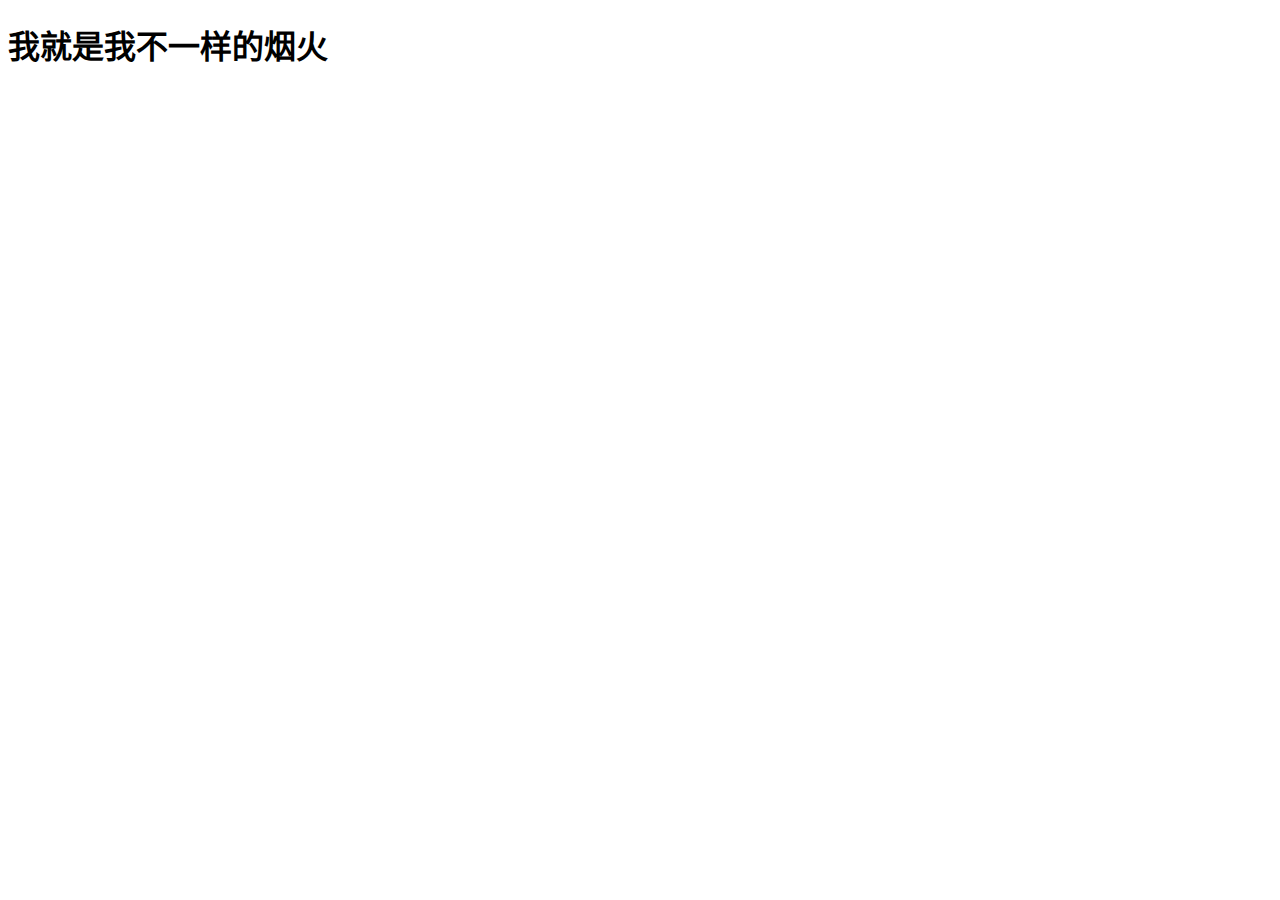
==== index.html @ 3a9fa224 "注册和登陆功能完成" ====
<!DOCTYPE html>
<html lang="zh-CN">

<head>
    <meta charset="UTF-8">
    <meta name="viewport" content="width=device-width, initial-scale=1.0">
    <title>Document</title>
</head>

<body>
    <h1>我就是我不一样的烟火</h1>
</body>

</html>
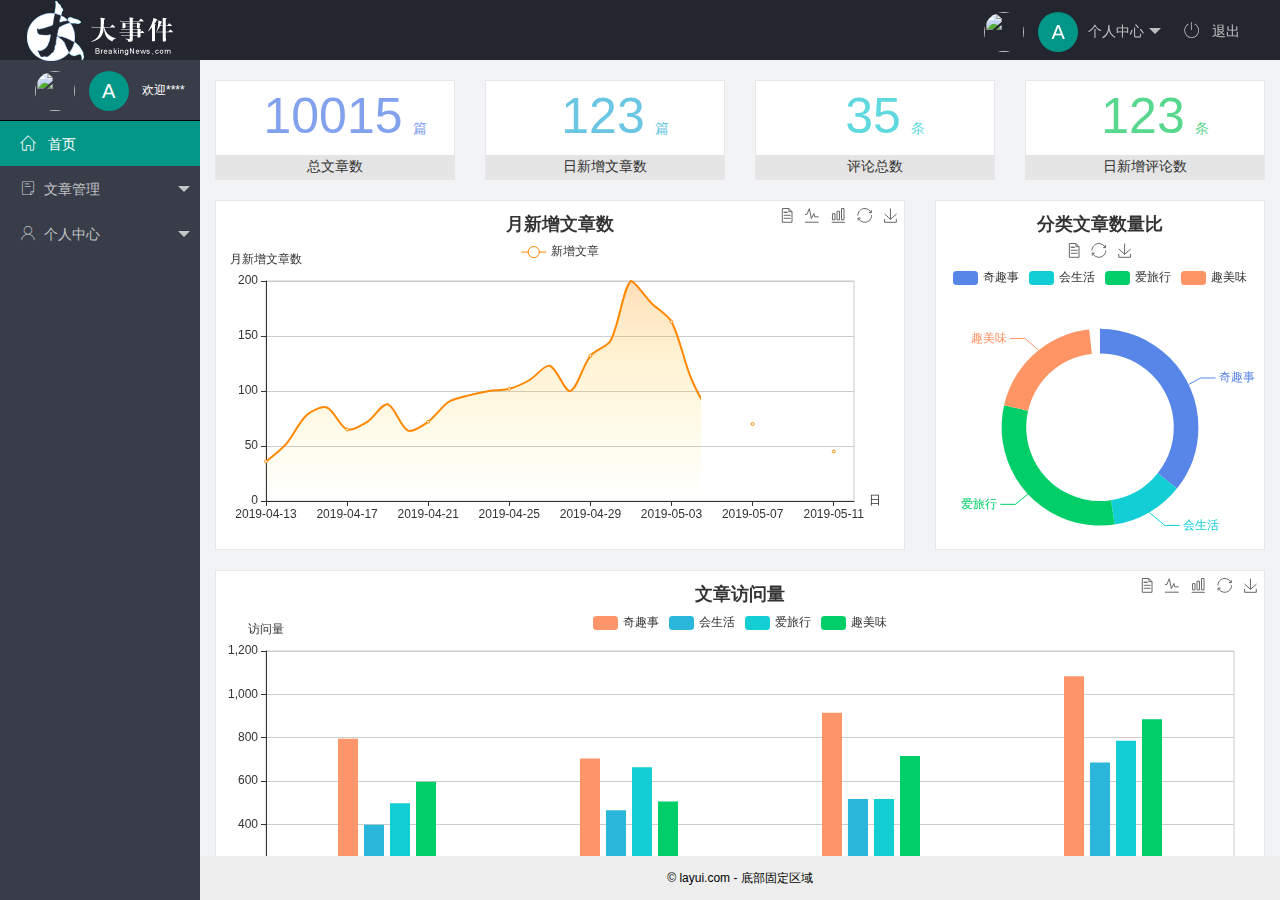
==== commit f70cac3a: "主页功能完成" ====
--- a/index.html
+++ b/index.html
@@ -1,14 +1,124 @@
 <!DOCTYPE html>
-<html lang="zh-CN">
+<html>
 
 <head>
-    <meta charset="UTF-8">
-    <meta name="viewport" content="width=device-width, initial-scale=1.0">
-    <title>Document</title>
+    <meta charset="utf-8">
+    <meta name="viewport" content="width=device-width, initial-scale=1, maximum-scale=1">
+    <title>大事件后台首页</title>
+    <!-- 第三方字体图标 -->
+    <link rel="stylesheet" href="/assets/lib/layui/css/layui.css">
+    <link rel="stylesheet" href="/assets/fonts/iconfont.css">
+    <!-- 引入首页css -->
+    <link rel="stylesheet" href="/assets/css/index.css">
 </head>
 
-<body>
-    <h1>我就是我不一样的烟火</h1>
+<body class="layui-layout-body">
+    <div class="layui-layout layui-layout-admin">
+        <div class="layui-header">
+            <div class="layui-logo">
+                <img src="/assets/images/logo.png" alt="">
+            </div>
+            <!-- 头部区域（可配合layui已有的水平导航） -->
+
+            <ul class="layui-nav layui-layout-right">
+                <li class="layui-nav-item">
+                    <a href="javascript:;">
+                        <img src="http://t.cn/RCzsdCq" class="layui-nav-img">
+                        <span class="text-avatar">A</span>个人中心
+                    </a>
+                    <dl class="layui-nav-child">
+                        <dd><a href="">基本资料</a></dd>
+                        <dd><a href="">更换头像</a></dd>
+                        <dd><a href="">重置密码</a></dd>
+                    </dl>
+                </li>
+                <li class="layui-nav-item">
+                    <a href="javascript:;" id="btnLogout">
+                        <span class="iconfont icon-tuichu"></span> 退出</a>
+                </li>
+            </ul>
+        </div>
+
+        <div class="layui-side layui-bg-black">
+            <div class="layui-side-scroll">
+                <div class="userinfo">
+                    <img src="http://t.cn/RCzsdCq" class="layui-nav-img">
+                    <span class="text-avatar">A</span>
+                    <span id="welcome">欢迎****</span>
+                </div>
+                <!-- 左侧导航区域（可配合layui已有的垂直导航） -->
+                <ul class="layui-nav layui-nav-tree" lay-shrink="all">
+                    <li class="layui-nav-item layui-this">
+                        <a href="/home/dashboard.html" target="fm">
+                            <span class="iconfont icon-home"></span> 首页
+                        </a>
+                    </li>
+                    <li class="layui-nav-item">
+                        <a class="" href="javascript:;">
+                            <span class="iconfont icon-16"></span>文章管理</a>
+                        <dl class="layui-nav-child">
+                            <dd>
+                                <a href="javascript:;">
+                                    <i class="layui-icon layui-icon-app"></i> 文章类别
+                                </a>
+                            </dd>
+                            <dd>
+                                <a href="javascript:;">
+                                    <i class="layui-icon layui-icon-app"></i> 文章列表
+                                </a>
+                            </dd>
+                            <dd>
+                                <a href="javascript:;">
+                                    <i class="layui-icon layui-icon-app"></i> 发布文章
+                                </a>
+                            </dd>
+
+                        </dl>
+                    </li>
+                    <li class="layui-nav-item">
+                        <a href="javascript:;">
+                            <span class="iconfont icon-user"></span>个人中心</a>
+                        <dl class="layui-nav-child">
+                            <dd>
+                                <a href="javascript:;">
+                                    <i class="layui-icon layui-icon-app"></i> 基本资料
+                                </a>
+                            </dd>
+                            <dd>
+                                <a href="javascript:;">
+                                    <i class="layui-icon layui-icon-app"></i> 更换头像
+                                </a>
+                            </dd>
+                            <dd>
+                                <a href="">
+                                    <i class="layui-icon layui-icon-app"></i> 重置密码
+                                </a>
+                            </dd>
+                        </dl>
+                    </li>
+
+
+                </ul>
+            </div>
+        </div>
+
+        <div class="layui-body">
+            <!-- 内容主体区域 -->
+            <iframe name="fm" src="/home/dashboard.html" frameborder="0"></iframe>
+        </div>
+
+        <div class="layui-footer layui-footeer">
+            <!-- 底部固定区域 -->
+            © layui.com - 底部固定区域
+        </div>
+    </div>
+    <script src="/assets/lib/layui/layui.all.js"></script>
+    <!-- 导入jQuerydejs文件 -->
+    <script src="/assets/lib/jquery.js"></script>
+    <script src="/assets/js/baseApi.js"></script>
+    <!-- 导入自己的js文件 -->
+    <script src="/assets/js/index.js"></script>
+
 </body>
 
 </html>--- a/assets/lib/layui/css/layui.css
+++ b/assets/lib/layui/css/layui.css
@@ -0,0 +1,2 @@
+/** layui-v2.5.5 MIT License By https://www.layui.com */
+ .layui-inline,img{display:inline-block;vertical-align:middle}h1,h2,h3,h4,h5,h6{font-weight:400}.layui-edge,.layui-header,.layui-inline,.layui-main{position:relative}.layui-body,.layui-edge,.layui-elip{overflow:hidden}.layui-btn,.layui-edge,.layui-inline,img{vertical-align:middle}.layui-btn,.layui-disabled,.layui-icon,.layui-unselect{-moz-user-select:none;-webkit-user-select:none;-ms-user-select:none}.layui-elip,.layui-form-checkbox span,.layui-form-pane .layui-form-label{text-overflow:ellipsis;white-space:nowrap}.layui-breadcrumb,.layui-tree-btnGroup{visibility:hidden}blockquote,body,button,dd,div,dl,dt,form,h1,h2,h3,h4,h5,h6,input,li,ol,p,pre,td,textarea,th,ul{margin:0;padding:0;-webkit-tap-highlight-color:rgba(0,0,0,0)}a:active,a:hover{outline:0}img{border:none}li{list-style:none}table{border-collapse:collapse;border-spacing:0}h4,h5,h6{font-size:100%}button,input,optgroup,option,select,textarea{font-family:inherit;font-size:inherit;font-style:inherit;font-weight:inherit;outline:0}pre{white-space:pre-wrap;white-space:-moz-pre-wrap;white-space:-pre-wrap;white-space:-o-pre-wrap;word-wrap:break-word}body{line-height:24px;font:14px Helvetica Neue,Helvetica,PingFang SC,Tahoma,Arial,sans-serif}hr{height:1px;margin:10px 0;border:0;clear:both}a{color:#333;text-decoration:none}a:hover{color:#777}a cite{font-style:normal;*cursor:pointer}.layui-border-box,.layui-border-box *{box-sizing:border-box}.layui-box,.layui-box *{box-sizing:content-box}.layui-clear{clear:both;*zoom:1}.layui-clear:after{content:'\20';clear:both;*zoom:1;display:block;height:0}.layui-inline{*display:inline;*zoom:1}.layui-edge{display:inline-block;width:0;height:0;border-width:6px;border-style:dashed;border-color:transparent}.layui-edge-top{top:-4px;border-bottom-color:#999;border-bottom-style:solid}.layui-edge-right{border-left-color:#999;border-left-style:solid}.layui-edge-bottom{top:2px;border-top-color:#999;border-top-style:solid}.layui-edge-left{border-right-color:#999;border-right-style:solid}.layui-disabled,.layui-disabled:hover{color:#d2d2d2!important;cursor:not-allowed!important}.layui-circle{border-radius:100%}.layui-show{display:block!important}.layui-hide{display:none!important}@font-face{font-family:layui-icon;src:url(../font/iconfont.eot?v=250);src:url(../font/iconfont.eot?v=250#iefix) format('embedded-opentype'),url(../font/iconfont.woff2?v=250) format('woff2'),url(../font/iconfont.woff?v=250) format('woff'),url(../font/iconfont.ttf?v=250) format('truetype'),url(../font/iconfont.svg?v=250#layui-icon) format('svg')}.layui-icon{font-family:layui-icon!important;font-size:16px;font-style:normal;-webkit-font-smoothing:antialiased;-moz-osx-font-smoothing:grayscale}.layui-icon-reply-fill:before{content:"\e611"}.layui-icon-set-fill:before{content:"\e614"}.layui-icon-menu-fill:before{content:"\e60f"}.layui-icon-search:before{content:"\e615"}.layui-icon-share:before{content:"\e641"}.layui-icon-set-sm:before{content:"\e620"}.layui-icon-engine:before{content:"\e628"}.layui-icon-close:before{content:"\1006"}.layui-icon-close-fill:before{content:"\1007"}.layui-icon-chart-screen:before{content:"\e629"}.layui-icon-star:before{content:"\e600"}.layui-icon-circle-dot:before{content:"\e617"}.layui-icon-chat:before{content:"\e606"}.layui-icon-release:before{content:"\e609"}.layui-icon-list:before{content:"\e60a"}.layui-icon-chart:before{content:"\e62c"}.layui-icon-ok-circle:before{content:"\1005"}.layui-icon-layim-theme:before{content:"\e61b"}.layui-icon-table:before{content:"\e62d"}.layui-icon-right:before{content:"\e602"}.layui-icon-left:before{content:"\e603"}.layui-icon-cart-simple:before{content:"\e698"}.layui-icon-face-cry:before{content:"\e69c"}.layui-icon-face-smile:before{content:"\e6af"}.layui-icon-survey:before{content:"\e6b2"}.layui-icon-tree:before{content:"\e62e"}.layui-icon-upload-circle:before{content:"\e62f"}.layui-icon-add-circle:before{content:"\e61f"}.layui-icon-download-circle:before{content:"\e601"}.layui-icon-templeate-1:before{content:"\e630"}.layui-icon-util:before{content:"\e631"}.layui-icon-face-surprised:before{content:"\e664"}.layui-icon-edit:before{content:"\e642"}.layui-icon-speaker:before{content:"\e645"}.layui-icon-down:before{content:"\e61a"}.layui-icon-file:before{content:"\e621"}.layui-icon-layouts:before{content:"\e632"}.layui-icon-rate-half:before{content:"\e6c9"}.layui-icon-add-circle-fine:before{content:"\e608"}.layui-icon-prev-circle:before{content:"\e633"}.layui-icon-read:before{content:"\e705"}.layui-icon-404:before{content:"\e61c"}.layui-icon-carousel:before{content:"\e634"}.layui-icon-help:before{content:"\e607"}.layui-icon-code-circle:before{content:"\e635"}.layui-icon-water:before{content:"\e636"}.layui-icon-username:before{content:"\e66f"}.layui-icon-find-fill:before{content:"\e670"}.layui-icon-about:before{content:"\e60b"}.layui-icon-location:before{content:"\e715"}.layui-icon-up:before{content:"\e619"}.layui-icon-pause:before{content:"\e651"}.layui-icon-date:before{content:"\e637"}.layui-icon-layim-uploadfile:before{content:"\e61d"}.layui-icon-delete:before{content:"\e640"}.layui-icon-play:before{content:"\e652"}.layui-icon-top:before{content:"\e604"}.layui-icon-friends:before{content:"\e612"}.layui-icon-refresh-3:before{content:"\e9aa"}.layui-icon-ok:before{content:"\e605"}.layui-icon-layer:before{content:"\e638"}.layui-icon-face-smile-fine:before{content:"\e60c"}.layui-icon-dollar:before{content:"\e659"}.layui-icon-group:before{content:"\e613"}.layui-icon-layim-download:before{content:"\e61e"}.layui-icon-picture-fine:before{content:"\e60d"}.layui-icon-link:before{content:"\e64c"}.layui-icon-diamond:before{content:"\e735"}.layui-icon-log:before{content:"\e60e"}.layui-icon-rate-solid:before{content:"\e67a"}.layui-icon-fonts-del:before{content:"\e64f"}.layui-icon-unlink:before{content:"\e64d"}.layui-icon-fonts-clear:before{content:"\e639"}.layui-icon-triangle-r:before{content:"\e623"}.layui-icon-circle:before{content:"\e63f"}.layui-icon-radio:before{content:"\e643"}.layui-icon-align-center:before{content:"\e647"}.layui-icon-align-right:before{content:"\e648"}.layui-icon-align-left:before{content:"\e649"}.layui-icon-loading-1:before{content:"\e63e"}.layui-icon-return:before{content:"\e65c"}.layui-icon-fonts-strong:before{content:"\e62b"}.layui-icon-upload:before{content:"\e67c"}.layui-icon-dialogue:before{content:"\e63a"}.layui-icon-video:before{content:"\e6ed"}.layui-icon-headset:before{content:"\e6fc"}.layui-icon-cellphone-fine:before{content:"\e63b"}.layui-icon-add-1:before{content:"\e654"}.layui-icon-face-smile-b:before{content:"\e650"}.layui-icon-fonts-html:before{content:"\e64b"}.layui-icon-form:before{content:"\e63c"}.layui-icon-cart:before{content:"\e657"}.layui-icon-camera-fill:before{content:"\e65d"}.layui-icon-tabs:before{content:"\e62a"}.layui-icon-fonts-code:before{content:"\e64e"}.layui-icon-fire:before{content:"\e756"}.layui-icon-set:before{content:"\e716"}.layui-icon-fonts-u:before{content:"\e646"}.layui-icon-triangle-d:before{content:"\e625"}.layui-icon-tips:before{content:"\e702"}.layui-icon-picture:before{content:"\e64a"}.layui-icon-more-vertical:before{content:"\e671"}.layui-icon-flag:before{content:"\e66c"}.layui-icon-loading:before{content:"\e63d"}.layui-icon-fonts-i:before{content:"\e644"}.layui-icon-refresh-1:before{content:"\e666"}.layui-icon-rmb:before{content:"\e65e"}.layui-icon-home:before{content:"\e68e"}.layui-icon-user:before{content:"\e770"}.layui-icon-notice:before{content:"\e667"}.layui-icon-login-weibo:before{content:"\e675"}.layui-icon-voice:before{content:"\e688"}.layui-icon-upload-drag:before{content:"\e681"}.layui-icon-login-qq:before{content:"\e676"}.layui-icon-snowflake:before{content:"\e6b1"}.layui-icon-file-b:before{content:"\e655"}.layui-icon-template:before{content:"\e663"}.layui-icon-auz:before{content:"\e672"}.layui-icon-console:before{content:"\e665"}.layui-icon-app:before{content:"\e653"}.layui-icon-prev:before{content:"\e65a"}.layui-icon-website:before{content:"\e7ae"}.layui-icon-next:before{content:"\e65b"}.layui-icon-component:before{content:"\e857"}.layui-icon-more:before{content:"\e65f"}.layui-icon-login-wechat:before{content:"\e677"}.layui-icon-shrink-right:before{content:"\e668"}.layui-icon-spread-left:before{content:"\e66b"}.layui-icon-camera:before{content:"\e660"}.layui-icon-note:before{content:"\e66e"}.layui-icon-refresh:before{content:"\e669"}.layui-icon-female:before{content:"\e661"}.layui-icon-male:before{content:"\e662"}.layui-icon-password:before{content:"\e673"}.layui-icon-senior:before{content:"\e674"}.layui-icon-theme:before{content:"\e66a"}.layui-icon-tread:before{content:"\e6c5"}.layui-icon-praise:before{content:"\e6c6"}.layui-icon-star-fill:before{content:"\e658"}.layui-icon-rate:before{content:"\e67b"}.layui-icon-template-1:before{content:"\e656"}.layui-icon-vercode:before{content:"\e679"}.layui-icon-cellphone:before{content:"\e678"}.layui-icon-screen-full:before{content:"\e622"}.layui-icon-screen-restore:before{content:"\e758"}.layui-icon-cols:before{content:"\e610"}.layui-icon-export:before{content:"\e67d"}.layui-icon-print:before{content:"\e66d"}.layui-icon-slider:before{content:"\e714"}.layui-icon-addition:before{content:"\e624"}.layui-icon-subtraction:before{content:"\e67e"}.layui-icon-service:before{content:"\e626"}.layui-icon-transfer:before{content:"\e691"}.layui-main{width:1140px;margin:0 auto}.layui-header{z-index:1000;height:60px}.layui-header a:hover{transition:all .5s;-webkit-transition:all .5s}.layui-side{position:fixed;left:0;top:0;bottom:0;z-index:999;width:200px;overflow-x:hidden}.layui-side-scroll{position:relative;width:220px;height:100%;overflow-x:hidden}.layui-body{position:absolute;left:200px;right:0;top:0;bottom:0;z-index:998;width:auto;overflow-y:auto;box-sizing:border-box}.layui-layout-body{overflow:hidden}.layui-layout-admin .layui-header{background-color:#23262E}.layui-layout-admin .layui-side{top:60px;width:200px;overflow-x:hidden}.layui-layout-admin .layui-body{position:fixed;top:60px;bottom:44px}.layui-layout-admin .layui-main{width:auto;margin:0 15px}.layui-layout-admin .layui-footer{position:fixed;left:200px;right:0;bottom:0;height:44px;line-height:44px;padding:0 15px;background-color:#eee}.layui-layout-admin .layui-logo{position:absolute;left:0;top:0;width:200px;height:100%;line-height:60px;text-align:center;color:#009688;font-size:16px}.layui-layout-admin .layui-header .layui-nav{background:0 0}.layui-layout-left{position:absolute!important;left:200px;top:0}.layui-layout-right{position:absolute!important;right:0;top:0}.layui-container{position:relative;margin:0 auto;padding:0 15px;box-sizing:border-box}.layui-fluid{position:relative;margin:0 auto;padding:0 15px}.layui-row:after,.layui-row:before{content:'';display:block;clear:both}.layui-col-lg1,.layui-col-lg10,.layui-col-lg11,.layui-col-lg12,.layui-col-lg2,.layui-col-lg3,.layui-col-lg4,.layui-col-lg5,.layui-col-lg6,.layui-col-lg7,.layui-col-lg8,.layui-col-lg9,.layui-col-md1,.layui-col-md10,.layui-col-md11,.layui-col-md12,.layui-col-md2,.layui-col-md3,.layui-col-md4,.layui-col-md5,.layui-col-md6,.layui-col-md7,.layui-col-md8,.layui-col-md9,.layui-col-sm1,.layui-col-sm10,.layui-col-sm11,.layui-col-sm12,.layui-col-sm2,.layui-col-sm3,.layui-col-sm4,.layui-col-sm5,.layui-col-sm6,.layui-col-sm7,.layui-col-sm8,.layui-col-sm9,.layui-col-xs1,.layui-col-xs10,.layui-col-xs11,.layui-col-xs12,.layui-col-xs2,.layui-col-xs3,.layui-col-xs4,.layui-col-xs5,.layui-col-xs6,.layui-col-xs7,.layui-col-xs8,.layui-col-xs9{position:relative;display:block;box-sizing:border-box}.layui-col-xs1,.layui-col-xs10,.layui-col-xs11,.layui-col-xs12,.layui-col-xs2,.layui-col-xs3,.layui-col-xs4,.layui-col-xs5,.layui-col-xs6,.layui-col-xs7,.layui-col-xs8,.layui-col-xs9{float:left}.layui-col-xs1{width:8.33333333%}.layui-col-xs2{width:16.66666667%}.layui-col-xs3{width:25%}.layui-col-xs4{width:33.33333333%}.layui-col-xs5{width:41.66666667%}.layui-col-xs6{width:50%}.layui-col-xs7{width:58.33333333%}.layui-col-xs8{width:66.66666667%}.layui-col-xs9{width:75%}.layui-col-xs10{width:83.33333333%}.layui-col-xs11{width:91.66666667%}.layui-col-xs12{width:100%}.layui-col-xs-offset1{margin-left:8.33333333%}.layui-col-xs-offset2{margin-left:16.66666667%}.layui-col-xs-offset3{margin-left:25%}.layui-col-xs-offset4{margin-left:33.33333333%}.layui-col-xs-offset5{margin-left:41.66666667%}.layui-col-xs-offset6{margin-left:50%}.layui-col-xs-offset7{margin-left:58.33333333%}.layui-col-xs-offset8{margin-left:66.66666667%}.layui-col-xs-offset9{margin-left:75%}.layui-col-xs-offset10{margin-left:83.33333333%}.layui-col-xs-offset11{margin-left:91.66666667%}.layui-col-xs-offset12{margin-left:100%}@media screen and (max-width:768px){.layui-hide-xs{display:none!important}.layui-show-xs-block{display:block!important}.layui-show-xs-inline{display:inline!important}.layui-show-xs-inline-block{display:inline-block!important}}@media screen and (min-width:768px){.layui-container{width:750px}.layui-hide-sm{display:none!important}.layui-show-sm-block{display:block!important}.layui-show-sm-inline{display:inline!important}.layui-show-sm-inline-block{display:inline-block!important}.layui-col-sm1,.layui-col-sm10,.layui-col-sm11,.layui-col-sm12,.layui-col-sm2,.layui-col-sm3,.layui-col-sm4,.layui-col-sm5,.layui-col-sm6,.layui-col-sm7,.layui-col-sm8,.layui-col-sm9{float:left}.layui-col-sm1{width:8.33333333%}.layui-col-sm2{width:16.66666667%}.layui-col-sm3{width:25%}.layui-col-sm4{width:33.33333333%}.layui-col-sm5{width:41.66666667%}.layui-col-sm6{width:50%}.layui-col-sm7{width:58.33333333%}.layui-col-sm8{width:66.66666667%}.layui-col-sm9{width:75%}.layui-col-sm10{width:83.33333333%}.layui-col-sm11{width:91.66666667%}.layui-col-sm12{width:100%}.layui-col-sm-offset1{margin-left:8.33333333%}.layui-col-sm-offset2{margin-left:16.66666667%}.layui-col-sm-offset3{margin-left:25%}.layui-col-sm-offset4{margin-left:33.33333333%}.layui-col-sm-offset5{margin-left:41.66666667%}.layui-col-sm-offset6{margin-left:50%}.layui-col-sm-offset7{margin-left:58.33333333%}.layui-col-sm-offset8{margin-left:66.66666667%}.layui-col-sm-offset9{margin-left:75%}.layui-col-sm-offset10{margin-left:83.33333333%}.layui-col-sm-offset11{margin-left:91.66666667%}.layui-col-sm-offset12{margin-left:100%}}@media screen and (min-width:992px){.layui-container{width:970px}.layui-hide-md{display:none!important}.layui-show-md-block{display:block!important}.layui-show-md-inline{display:inline!important}.layui-show-md-inline-block{display:inline-block!important}.layui-col-md1,.layui-col-md10,.layui-col-md11,.layui-col-md12,.layui-col-md2,.layui-col-md3,.layui-col-md4,.layui-col-md5,.layui-col-md6,.layui-col-md7,.layui-col-md8,.layui-col-md9{float:left}.layui-col-md1{width:8.33333333%}.layui-col-md2{width:16.66666667%}.layui-col-md3{width:25%}.layui-col-md4{width:33.33333333%}.layui-col-md5{width:41.66666667%}.layui-col-md6{width:50%}.layui-col-md7{width:58.33333333%}.layui-col-md8{width:66.66666667%}.layui-col-md9{width:75%}.layui-col-md10{width:83.33333333%}.layui-col-md11{width:91.66666667%}.layui-col-md12{width:100%}.layui-col-md-offset1{margin-left:8.33333333%}.layui-col-md-offset2{margin-left:16.66666667%}.layui-col-md-offset3{margin-left:25%}.layui-col-md-offset4{margin-left:33.33333333%}.layui-col-md-offset5{margin-left:41.66666667%}.layui-col-md-offset6{margin-left:50%}.layui-col-md-offset7{margin-left:58.33333333%}.layui-col-md-offset8{margin-left:66.66666667%}.layui-col-md-offset9{margin-left:75%}.layui-col-md-offset10{margin-left:83.33333333%}.layui-col-md-offset11{margin-left:91.66666667%}.layui-col-md-offset12{margin-left:100%}}@media screen and (min-width:1200px){.layui-container{width:1170px}.layui-hide-lg{display:none!important}.layui-show-lg-block{display:block!important}.layui-show-lg-inline{display:inline!important}.layui-show-lg-inline-block{display:inline-block!important}.layui-col-lg1,.layui-col-lg10,.layui-col-lg11,.layui-col-lg12,.layui-col-lg2,.layui-col-lg3,.layui-col-lg4,.layui-col-lg5,.layui-col-lg6,.layui-col-lg7,.layui-col-lg8,.layui-col-lg9{float:left}.layui-col-lg1{width:8.33333333%}.layui-col-lg2{width:16.66666667%}.layui-col-lg3{width:25%}.layui-col-lg4{width:33.33333333%}.layui-col-lg5{width:41.66666667%}.layui-col-lg6{width:50%}.layui-col-lg7{width:58.33333333%}.layui-col-lg8{width:66.66666667%}.layui-col-lg9{width:75%}.layui-col-lg10{width:83.33333333%}.layui-col-lg11{width:91.66666667%}.layui-col-lg12{width:100%}.layui-col-lg-offset1{margin-left:8.33333333%}.layui-col-lg-offset2{margin-left:16.66666667%}.layui-col-lg-offset3{margin-left:25%}.layui-col-lg-offset4{margin-left:33.33333333%}.layui-col-lg-offset5{margin-left:41.66666667%}.layui-col-lg-offset6{margin-left:50%}.layui-col-lg-offset7{margin-left:58.33333333%}.layui-col-lg-offset8{margin-left:66.66666667%}.layui-col-lg-offset9{margin-left:75%}.layui-col-lg-offset10{margin-left:83.33333333%}.layui-col-lg-offset11{margin-left:91.66666667%}.layui-col-lg-offset12{margin-left:100%}}.layui-col-space1{margin:-.5px}.layui-col-space1>*{padding:.5px}.layui-col-space3{margin:-1.5px}.layui-col-space3>*{padding:1.5px}.layui-col-space5{margin:-2.5px}.layui-col-space5>*{padding:2.5px}.layui-col-space8{margin:-3.5px}.layui-col-space8>*{padding:3.5px}.layui-col-space10{margin:-5px}.layui-col-space10>*{padding:5px}.layui-col-space12{margin:-6px}.layui-col-space12>*{padding:6px}.layui-col-space15{margin:-7.5px}.layui-col-space15>*{padding:7.5px}.layui-col-space18{margin:-9px}.layui-col-space18>*{padding:9px}.layui-col-space20{margin:-10px}.layui-col-space20>*{padding:10px}.layui-col-space22{margin:-11px}.layui-col-space22>*{padding:11px}.layui-col-space25{margin:-12.5px}.layui-col-space25>*{padding:12.5px}.layui-col-space30{margin:-15px}.layui-col-space30>*{padding:15px}.layui-btn,.layui-input,.layui-select,.layui-textarea,.layui-upload-button{outline:0;-webkit-appearance:none;transition:all .3s;-webkit-transition:all .3s;box-sizing:border-box}.layui-elem-quote{margin-bottom:10px;padding:15px;line-height:22px;border-left:5px solid #009688;border-radius:0 2px 2px 0;background-color:#f2f2f2}.layui-quote-nm{border-style:solid;border-width:1px 1px 1px 5px;background:0 0}.layui-elem-field{margin-bottom:10px;padding:0;border-width:1px;border-style:solid}.layui-elem-field legend{margin-left:20px;padding:0 10px;font-size:20px;font-weight:300}.layui-field-title{margin:10px 0 20px;border-width:1px 0 0}.layui-field-box{padding:10px 15px}.layui-field-title .layui-field-box{padding:10px 0}.layui-progress{position:relative;height:6px;border-radius:20px;background-color:#e2e2e2}.layui-progress-bar{position:absolute;left:0;top:0;width:0;max-width:100%;height:6px;border-radius:20px;text-align:right;background-color:#5FB878;transition:all .3s;-webkit-transition:all .3s}.layui-progress-big,.layui-progress-big .layui-progress-bar{height:18px;line-height:18px}.layui-progress-text{position:relative;top:-20px;line-height:18px;font-size:12px;color:#666}.layui-progress-big .layui-progress-text{position:static;padding:0 10px;color:#fff}.layui-collapse{border-width:1px;border-style:solid;border-radius:2px}.layui-colla-content,.layui-colla-item{border-top-width:1px;border-top-style:solid}.layui-colla-item:first-child{border-top:none}.layui-colla-title{position:relative;height:42px;line-height:42px;padding:0 15px 0 35px;color:#333;background-color:#f2f2f2;cursor:pointer;font-size:14px;overflow:hidden}.layui-colla-content{display:none;padding:10px 15px;line-height:22px;color:#666}.layui-colla-icon{position:absolute;left:15px;top:0;font-size:14px}.layui-card{margin-bottom:15px;border-radius:2px;background-color:#fff;box-shadow:0 1px 2px 0 rgba(0,0,0,.05)}.layui-card:last-child{margin-bottom:0}.layui-card-header{position:relative;height:42px;line-height:42px;padding:0 15px;border-bottom:1px solid #f6f6f6;color:#333;border-radius:2px 2px 0 0;font-size:14px}.layui-bg-black,.layui-bg-blue,.layui-bg-cyan,.layui-bg-green,.layui-bg-orange,.layui-bg-red{color:#fff!important}.layui-card-body{position:relative;padding:10px 15px;line-height:24px}.layui-card-body[pad15]{padding:15px}.layui-card-body[pad20]{padding:20px}.layui-card-body .layui-table{margin:5px 0}.layui-card .layui-tab{margin:0}.layui-panel-window{position:relative;padding:15px;border-radius:0;border-top:5px solid #E6E6E6;background-color:#fff}.layui-auxiliar-moving{position:fixed;left:0;right:0;top:0;bottom:0;width:100%;height:100%;background:0 0;z-index:9999999999}.layui-form-label,.layui-form-mid,.layui-form-select,.layui-input-block,.layui-input-inline,.layui-textarea{position:relative}.layui-bg-red{background-color:#FF5722!important}.layui-bg-orange{background-color:#FFB800!important}.layui-bg-green{background-color:#009688!important}.layui-bg-cyan{background-color:#2F4056!important}.layui-bg-blue{background-color:#1E9FFF!important}.layui-bg-black{background-color:#393D49!important}.layui-bg-gray{background-color:#eee!important;color:#666!important}.layui-badge-rim,.layui-colla-content,.layui-colla-item,.layui-collapse,.layui-elem-field,.layui-form-pane .layui-form-item[pane],.layui-form-pane .layui-form-label,.layui-input,.layui-layedit,.layui-layedit-tool,.layui-quote-nm,.layui-select,.layui-tab-bar,.layui-tab-card,.layui-tab-title,.layui-tab-title .layui-this:after,.layui-textarea{border-color:#e6e6e6}.layui-timeline-item:before,hr{background-color:#e6e6e6}.layui-text{line-height:22px;font-size:14px;color:#666}.layui-text h1,.layui-text h2,.layui-text h3{font-weight:500;color:#333}.layui-text h1{font-size:30px}.layui-text h2{font-size:24px}.layui-text h3{font-size:18px}.layui-text a:not(.layui-btn){color:#01AAED}.layui-text a:not(.layui-btn):hover{text-decoration:underline}.layui-text ul{padding:5px 0 5px 15px}.layui-text ul li{margin-top:5px;list-style-type:disc}.layui-text em,.layui-word-aux{color:#999!important;padding:0 5px!important}.layui-btn{display:inline-block;height:38px;line-height:38px;padding:0 18px;background-color:#009688;color:#fff;white-space:nowrap;text-align:center;font-size:14px;border:none;border-radius:2px;cursor:pointer}.layui-btn:hover{opacity:.8;filter:alpha(opacity=80);color:#fff}.layui-btn:active{opacity:1;filter:alpha(opacity=100)}.layui-btn+.layui-btn{margin-left:10px}.layui-btn-container{font-size:0}.layui-btn-container .layui-btn{margin-right:10px;margin-bottom:10px}.layui-btn-container .layui-btn+.layui-btn{margin-left:0}.layui-table .layui-btn-container .layui-btn{margin-bottom:9px}.layui-btn-radius{border-radius:100px}.layui-btn .layui-icon{margin-right:3px;font-size:18px;vertical-align:bottom;vertical-align:middle\9}.layui-btn-primary{border:1px solid #C9C9C9;background-color:#fff;color:#555}.layui-btn-primary:hover{border-color:#009688;color:#333}.layui-btn-normal{background-color:#1E9FFF}.layui-btn-warm{background-color:#FFB800}.layui-btn-danger{background-color:#FF5722}.layui-btn-checked{background-color:#5FB878}.layui-btn-disabled,.layui-btn-disabled:active,.layui-btn-disabled:hover{border:1px solid #e6e6e6;background-color:#FBFBFB;color:#C9C9C9;cursor:not-allowed;opacity:1}.layui-btn-lg{height:44px;line-height:44px;padding:0 25px;font-size:16px}.layui-btn-sm{height:30px;line-height:30px;padding:0 10px;font-size:12px}.layui-btn-sm i{font-size:16px!important}.layui-btn-xs{height:22px;line-height:22px;padding:0 5px;font-size:12px}.layui-btn-xs i{font-size:14px!important}.layui-btn-group{display:inline-block;vertical-align:middle;font-size:0}.layui-btn-group .layui-btn{margin-left:0!important;margin-right:0!important;border-left:1px solid rgba(255,255,255,.5);border-radius:0}.layui-btn-group .layui-btn-primary{border-left:none}.layui-btn-group .layui-btn-primary:hover{border-color:#C9C9C9;color:#009688}.layui-btn-group .layui-btn:first-child{border-left:none;border-radius:2px 0 0 2px}.layui-btn-group .layui-btn-primary:first-child{border-left:1px solid #c9c9c9}.layui-btn-group .layui-btn:last-child{border-radius:0 2px 2px 0}.layui-btn-group .layui-btn+.layui-btn{margin-left:0}.layui-btn-group+.layui-btn-group{margin-left:10px}.layui-btn-fluid{width:100%}.layui-input,.layui-select,.layui-textarea{height:38px;line-height:1.3;line-height:38px\9;border-width:1px;border-style:solid;background-color:#fff;border-radius:2px}.layui-input::-webkit-input-placeholder,.layui-select::-webkit-input-placeholder,.layui-textarea::-webkit-input-placeholder{line-height:1.3}.layui-input,.layui-textarea{display:block;width:100%;padding-left:10px}.layui-input:hover,.layui-textarea:hover{border-color:#D2D2D2!important}.layui-input:focus,.layui-textarea:focus{border-color:#C9C9C9!important}.layui-textarea{min-height:100px;height:auto;line-height:20px;padding:6px 10px;resize:vertical}.layui-select{padding:0 10px}.layui-form input[type=checkbox],.layui-form input[type=radio],.layui-form select{display:none}.layui-form [lay-ignore]{display:initial}.layui-form-item{margin-bottom:15px;clear:both;*zoom:1}.layui-form-item:after{content:'\20';clear:both;*zoom:1;display:block;height:0}.layui-form-label{float:left;display:block;padding:9px 15px;width:80px;font-weight:400;line-height:20px;text-align:right}.layui-form-label-col{display:block;float:none;padding:9px 0;line-height:20px;text-align:left}.layui-form-item .layui-inline{margin-bottom:5px;margin-right:10px}.layui-input-block{margin-left:110px;min-height:36px}.layui-input-inline{display:inline-block;vertical-align:middle}.layui-form-item .layui-input-inline{float:left;width:190px;margin-right:10px}.layui-form-text .layui-input-inline{width:auto}.layui-form-mid{float:left;display:block;padding:9px 0!important;line-height:20px;margin-right:10px}.layui-form-danger+.layui-form-select .layui-input,.layui-form-danger:focus{border-color:#FF5722!important}.layui-form-select .layui-input{padding-right:30px;cursor:pointer}.layui-form-select .layui-edge{position:absolute;right:10px;top:50%;margin-top:-3px;cursor:pointer;border-width:6px;border-top-color:#c2c2c2;border-top-style:solid;transition:all .3s;-webkit-transition:all .3s}.layui-form-select dl{display:none;position:absolute;left:0;top:42px;padding:5px 0;z-index:899;min-width:100%;border:1px solid #d2d2d2;max-height:300px;overflow-y:auto;background-color:#fff;border-radius:2px;box-shadow:0 2px 4px rgba(0,0,0,.12);box-sizing:border-box}.layui-form-select dl dd,.layui-form-select dl dt{padding:0 10px;line-height:36px;white-space:nowrap;overflow:hidden;text-overflow:ellipsis}.layui-form-select dl dt{font-size:12px;color:#999}.layui-form-select dl dd{cursor:pointer}.layui-form-select dl dd:hover{background-color:#f2f2f2;-webkit-transition:.5s all;transition:.5s all}.layui-form-select .layui-select-group dd{padding-left:20px}.layui-form-select dl dd.layui-select-tips{padding-left:10px!important;color:#999}.layui-form-select dl dd.layui-this{background-color:#5FB878;color:#fff}.layui-form-checkbox,.layui-form-select dl dd.layui-disabled{background-color:#fff}.layui-form-selected dl{display:block}.layui-form-checkbox,.layui-form-checkbox *,.layui-form-switch{display:inline-block;vertical-align:middle}.layui-form-selected .layui-edge{margin-top:-9px;-webkit-transform:rotate(180deg);transform:rotate(180deg);margin-top:-3px\9}:root .layui-form-selected .layui-edge{margin-top:-9px\0/IE9}.layui-form-selectup dl{top:auto;bottom:42px}.layui-select-none{margin:5px 0;text-align:center;color:#999}.layui-select-disabled .layui-disabled{border-color:#eee!important}.layui-select-disabled .layui-edge{border-top-color:#d2d2d2}.layui-form-checkbox{position:relative;height:30px;line-height:30px;margin-right:10px;padding-right:30px;cursor:pointer;font-size:0;-webkit-transition:.1s linear;transition:.1s linear;box-sizing:border-box}.layui-form-checkbox span{padding:0 10px;height:100%;font-size:14px;border-radius:2px 0 0 2px;background-color:#d2d2d2;color:#fff;overflow:hidden}.layui-form-checkbox:hover span{background-color:#c2c2c2}.layui-form-checkbox i{position:absolute;right:0;top:0;width:30px;height:28px;border:1px solid #d2d2d2;border-left:none;border-radius:0 2px 2px 0;color:#fff;font-size:20px;text-align:center}.layui-form-checkbox:hover i{border-color:#c2c2c2;color:#c2c2c2}.layui-form-checked,.layui-form-checked:hover{border-color:#5FB878}.layui-form-checked span,.layui-form-checked:hover span{background-color:#5FB878}.layui-form-checked i,.layui-form-checked:hover i{color:#5FB878}.layui-form-item .layui-form-checkbox{margin-top:4px}.layui-form-checkbox[lay-skin=primary]{height:auto!important;line-height:normal!important;min-width:18px;min-height:18px;border:none!important;margin-right:0;padding-left:28px;padding-right:0;background:0 0}.layui-form-checkbox[lay-skin=primary] span{padding-left:0;padding-right:15px;line-height:18px;background:0 0;color:#666}.layui-form-checkbox[lay-skin=primary] i{right:auto;left:0;width:16px;height:16px;line-height:16px;border:1px solid #d2d2d2;font-size:12px;border-radius:2px;background-color:#fff;-webkit-transition:.1s linear;transition:.1s linear}.layui-form-checkbox[lay-skin=primary]:hover i{border-color:#5FB878;color:#fff}.layui-form-checked[lay-skin=primary] i{border-color:#5FB878!important;background-color:#5FB878;color:#fff}.layui-checkbox-disbaled[lay-skin=primary] span{background:0 0!important;color:#c2c2c2}.layui-checkbox-disbaled[lay-skin=primary]:hover i{border-color:#d2d2d2}.layui-form-item .layui-form-checkbox[lay-skin=primary]{margin-top:10px}.layui-form-switch{position:relative;height:22px;line-height:22px;min-width:35px;padding:0 5px;margin-top:8px;border:1px solid #d2d2d2;border-radius:20px;cursor:pointer;background-color:#fff;-webkit-transition:.1s linear;transition:.1s linear}.layui-form-switch i{position:absolute;left:5px;top:3px;width:16px;height:16px;border-radius:20px;background-color:#d2d2d2;-webkit-transition:.1s linear;transition:.1s linear}.layui-form-switch em{position:relative;top:0;width:25px;margin-left:21px;padding:0!important;text-align:center!important;color:#999!important;font-style:normal!important;font-size:12px}.layui-form-onswitch{border-color:#5FB878;background-color:#5FB878}.layui-checkbox-disbaled,.layui-checkbox-disbaled i{border-color:#e2e2e2!important}.layui-form-onswitch i{left:100%;margin-left:-21px;background-color:#fff}.layui-form-onswitch em{margin-left:5px;margin-right:21px;color:#fff!important}.layui-checkbox-disbaled span{background-color:#e2e2e2!important}.layui-checkbox-disbaled:hover i{color:#fff!important}[lay-radio]{display:none}.layui-form-radio,.layui-form-radio *{display:inline-block;vertical-align:middle}.layui-form-radio{line-height:28px;margin:6px 10px 0 0;padding-right:10px;cursor:pointer;font-size:0}.layui-form-radio *{font-size:14px}.layui-form-radio>i{margin-right:8px;font-size:22px;color:#c2c2c2}.layui-form-radio>i:hover,.layui-form-radioed>i{color:#5FB878}.layui-radio-disbaled>i{color:#e2e2e2!important}.layui-form-pane .layui-form-label{width:110px;padding:8px 15px;height:38px;line-height:20px;border-width:1px;border-style:solid;border-radius:2px 0 0 2px;text-align:center;background-color:#FBFBFB;overflow:hidden;box-sizing:border-box}.layui-form-pane .layui-input-inline{margin-left:-1px}.layui-form-pane .layui-input-block{margin-left:110px;left:-1px}.layui-form-pane .layui-input{border-radius:0 2px 2px 0}.layui-form-pane .layui-form-text .layui-form-label{float:none;width:100%;border-radius:2px;box-sizing:border-box;text-align:left}.layui-form-pane .layui-form-text .layui-input-inline{display:block;margin:0;top:-1px;clear:both}.layui-form-pane .layui-form-text .layui-input-block{margin:0;left:0;top:-1px}.layui-form-pane .layui-form-text .layui-textarea{min-height:100px;border-radius:0 0 2px 2px}.layui-form-pane .layui-form-checkbox{margin:4px 0 4px 10px}.layui-form-pane .layui-form-radio,.layui-form-pane .layui-form-switch{margin-top:6px;margin-left:10px}.layui-form-pane .layui-form-item[pane]{position:relative;border-width:1px;border-style:solid}.layui-form-pane .layui-form-item[pane] .layui-form-label{position:absolute;left:0;top:0;height:100%;border-width:0 1px 0 0}.layui-form-pane .layui-form-item[pane] .layui-input-inline{margin-left:110px}@media screen and (max-width:450px){.layui-form-item .layui-form-label{text-overflow:ellipsis;overflow:hidden;white-space:nowrap}.layui-form-item .layui-inline{display:block;margin-right:0;margin-bottom:20px;clear:both}.layui-form-item .layui-inline:after{content:'\20';clear:both;display:block;height:0}.layui-form-item .layui-input-inline{display:block;float:none;left:-3px;width:auto;margin:0 0 10px 112px}.layui-form-item .layui-input-inline+.layui-form-mid{margin-left:110px;top:-5px;padding:0}.layui-form-item .layui-form-checkbox{margin-right:5px;margin-bottom:5px}}.layui-layedit{border-width:1px;border-style:solid;border-radius:2px}.layui-layedit-tool{padding:3px 5px;border-bottom-width:1px;border-bottom-style:solid;font-size:0}.layedit-tool-fixed{position:fixed;top:0;border-top:1px solid #e2e2e2}.layui-layedit-tool .layedit-tool-mid,.layui-layedit-tool .layui-icon{display:inline-block;vertical-align:middle;text-align:center;font-size:14px}.layui-layedit-tool .layui-icon{position:relative;width:32px;height:30px;line-height:30px;margin:3px 5px;color:#777;cursor:pointer;border-radius:2px}.layui-layedit-tool .layui-icon:hover{color:#393D49}.layui-layedit-tool .layui-icon:active{color:#000}.layui-layedit-tool .layedit-tool-active{background-color:#e2e2e2;color:#000}.layui-layedit-tool .layui-disabled,.layui-layedit-tool .layui-disabled:hover{color:#d2d2d2;cursor:not-allowed}.layui-layedit-tool .layedit-tool-mid{width:1px;height:18px;margin:0 10px;background-color:#d2d2d2}.layedit-tool-html{width:50px!important;font-size:30px!important}.layedit-tool-b,.layedit-tool-code,.layedit-tool-help{font-size:16px!important}.layedit-tool-d,.layedit-tool-face,.layedit-tool-image,.layedit-tool-unlink{font-size:18px!important}.layedit-tool-image input{position:absolute;font-size:0;left:0;top:0;width:100%;height:100%;opacity:.01;filter:Alpha(opacity=1);cursor:pointer}.layui-layedit-iframe iframe{display:block;width:100%}#LAY_layedit_code{overflow:hidden}.layui-laypage{display:inline-block;*display:inline;*zoom:1;vertical-align:middle;margin:10px 0;font-size:0}.layui-laypage>a:first-child,.layui-laypage>a:first-child em{border-radius:2px 0 0 2px}.layui-laypage>a:last-child,.layui-laypage>a:last-child em{border-radius:0 2px 2px 0}.layui-laypage>:first-child{margin-left:0!important}.layui-laypage>:last-child{margin-right:0!important}.layui-laypage a,.layui-laypage button,.layui-laypage input,.layui-laypage select,.layui-laypage span{border:1px solid #e2e2e2}.layui-laypage a,.layui-laypage span{display:inline-block;*display:inline;*zoom:1;vertical-align:middle;padding:0 15px;height:28px;line-height:28px;margin:0 -1px 5px 0;background-color:#fff;color:#333;font-size:12px}.layui-flow-more a *,.layui-laypage input,.layui-table-view select[lay-ignore]{display:inline-block}.layui-laypage a:hover{color:#009688}.layui-laypage em{font-style:normal}.layui-laypage .layui-laypage-spr{color:#999;font-weight:700}.layui-laypage a{text-decoration:none}.layui-laypage .layui-laypage-curr{position:relative}.layui-laypage .layui-laypage-curr em{position:relative;color:#fff}.layui-laypage .layui-laypage-curr .layui-laypage-em{position:absolute;left:-1px;top:-1px;padding:1px;width:100%;height:100%;background-color:#009688}.layui-laypage-em{border-radius:2px}.layui-laypage-next em,.layui-laypage-prev em{font-family:Sim sun;font-size:16px}.layui-laypage .layui-laypage-count,.layui-laypage .layui-laypage-limits,.layui-laypage .layui-laypage-refresh,.layui-laypage .layui-laypage-skip{margin-left:10px;margin-right:10px;padding:0;border:none}.layui-laypage .layui-laypage-limits,.layui-laypage .layui-laypage-refresh{vertical-align:top}.layui-laypage .layui-laypage-refresh i{font-size:18px;cursor:pointer}.layui-laypage select{height:22px;padding:3px;border-radius:2px;cursor:pointer}.layui-laypage .layui-laypage-skip{height:30px;line-height:30px;color:#999}.layui-laypage button,.layui-laypage input{height:30px;line-height:30px;border-radius:2px;vertical-align:top;background-color:#fff;box-sizing:border-box}.layui-laypage input{width:40px;margin:0 10px;padding:0 3px;text-align:center}.layui-laypage input:focus,.layui-laypage select:focus{border-color:#009688!important}.layui-laypage button{margin-left:10px;padding:0 10px;cursor:pointer}.layui-table,.layui-table-view{margin:10px 0}.layui-flow-more{margin:10px 0;text-align:center;color:#999;font-size:14px}.layui-flow-more a{height:32px;line-height:32px}.layui-flow-more a *{vertical-align:top}.layui-flow-more a cite{padding:0 20px;border-radius:3px;background-color:#eee;color:#333;font-style:normal}.layui-flow-more a cite:hover{opacity:.8}.layui-flow-more a i{font-size:30px;color:#737383}.layui-table{width:100%;background-color:#fff;color:#666}.layui-table tr{transition:all .3s;-webkit-transition:all .3s}.layui-table th{text-align:left;font-weight:400}.layui-table tbody tr:hover,.layui-table thead tr,.layui-table-click,.layui-table-header,.layui-table-hover,.layui-table-mend,.layui-table-patch,.layui-table-tool,.layui-table-total,.layui-table-total tr,.layui-table[lay-even] tr:nth-child(even){background-color:#f2f2f2}.layui-table td,.layui-table th,.layui-table-col-set,.layui-table-fixed-r,.layui-table-grid-down,.layui-table-header,.layui-table-page,.layui-table-tips-main,.layui-table-tool,.layui-table-total,.layui-table-view,.layui-table[lay-skin=line],.layui-table[lay-skin=row]{border-width:1px;border-style:solid;border-color:#e6e6e6}.layui-table td,.layui-table th{position:relative;padding:9px 15px;min-height:20px;line-height:20px;font-size:14px}.layui-table[lay-skin=line] td,.layui-table[lay-skin=line] th{border-width:0 0 1px}.layui-table[lay-skin=row] td,.layui-table[lay-skin=row] th{border-width:0 1px 0 0}.layui-table[lay-skin=nob] td,.layui-table[lay-skin=nob] th{border:none}.layui-table img{max-width:100px}.layui-table[lay-size=lg] td,.layui-table[lay-size=lg] th{padding:15px 30px}.layui-table-view .layui-table[lay-size=lg] .layui-table-cell{height:40px;line-height:40px}.layui-table[lay-size=sm] td,.layui-table[lay-size=sm] th{font-size:12px;padding:5px 10px}.layui-table-view .layui-table[lay-size=sm] .layui-table-cell{height:20px;line-height:20px}.layui-table[lay-data]{display:none}.layui-table-box{position:relative;overflow:hidden}.layui-table-view .layui-table{position:relative;width:auto;margin:0}.layui-table-view .layui-table[lay-skin=line]{border-width:0 1px 0 0}.layui-table-view .layui-table[lay-skin=row]{border-width:0 0 1px}.layui-table-view .layui-table td,.layui-table-view .layui-table th{padding:5px 0;border-top:none;border-left:none}.layui-table-view .layui-table th.layui-unselect .layui-table-cell span{cursor:pointer}.layui-table-view .layui-table td{cursor:default}.layui-table-view .layui-table td[data-edit=text]{cursor:text}.layui-table-view .layui-form-checkbox[lay-skin=primary] i{width:18px;height:18px}.layui-table-view .layui-form-radio{line-height:0;padding:0}.layui-table-view .layui-form-radio>i{margin:0;font-size:20px}.layui-table-init{position:absolute;left:0;top:0;width:100%;height:100%;text-align:center;z-index:110}.layui-table-init .layui-icon{position:absolute;left:50%;top:50%;margin:-15px 0 0 -15px;font-size:30px;color:#c2c2c2}.layui-table-header{border-width:0 0 1px;overflow:hidden}.layui-table-header .layui-table{margin-bottom:-1px}.layui-table-tool .layui-inline[lay-event]{position:relative;width:26px;height:26px;padding:5px;line-height:16px;margin-right:10px;text-align:center;color:#333;border:1px solid #ccc;cursor:pointer;-webkit-transition:.5s all;transition:.5s all}.layui-table-tool .layui-inline[lay-event]:hover{border:1px solid #999}.layui-table-tool-temp{padding-right:120px}.layui-table-tool-self{position:absolute;right:17px;top:10px}.layui-table-tool .layui-table-tool-self .layui-inline[lay-event]{margin:0 0 0 10px}.layui-table-tool-panel{position:absolute;top:29px;left:-1px;padding:5px 0;min-width:150px;min-height:40px;border:1px solid #d2d2d2;text-align:left;overflow-y:auto;background-color:#fff;box-shadow:0 2px 4px rgba(0,0,0,.12)}.layui-table-cell,.layui-table-tool-panel li{overflow:hidden;text-overflow:ellipsis;white-space:nowrap}.layui-table-tool-panel li{padding:0 10px;line-height:30px;-webkit-transition:.5s all;transition:.5s all}.layui-table-tool-panel li .layui-form-checkbox[lay-skin=primary]{width:100%;padding-left:28px}.layui-table-tool-panel li:hover{background-color:#f2f2f2}.layui-table-tool-panel li .layui-form-checkbox[lay-skin=primary] i{position:absolute;left:0;top:0}.layui-table-tool-panel li .layui-form-checkbox[lay-skin=primary] span{padding:0}.layui-table-tool .layui-table-tool-self .layui-table-tool-panel{left:auto;right:-1px}.layui-table-col-set{position:absolute;right:0;top:0;width:20px;height:100%;border-width:0 0 0 1px;background-color:#fff}.layui-table-sort{width:10px;height:20px;margin-left:5px;cursor:pointer!important}.layui-table-sort .layui-edge{position:absolute;left:5px;border-width:5px}.layui-table-sort .layui-table-sort-asc{top:3px;border-top:none;border-bottom-style:solid;border-bottom-color:#b2b2b2}.layui-table-sort .layui-table-sort-asc:hover{border-bottom-color:#666}.layui-table-sort .layui-table-sort-desc{bottom:5px;border-bottom:none;border-top-style:solid;border-top-color:#b2b2b2}.layui-table-sort .layui-table-sort-desc:hover{border-top-color:#666}.layui-table-sort[lay-sort=asc] .layui-table-sort-asc{border-bottom-color:#000}.layui-table-sort[lay-sort=desc] .layui-table-sort-desc{border-top-color:#000}.layui-table-cell{height:28px;line-height:28px;padding:0 15px;position:relative;box-sizing:border-box}.layui-table-cell .layui-form-checkbox[lay-skin=primary]{top:-1px;padding:0}.layui-table-cell .layui-table-link{color:#01AAED}.laytable-cell-checkbox,.laytable-cell-numbers,.laytable-cell-radio,.laytable-cell-space{padding:0;text-align:center}.layui-table-body{position:relative;overflow:auto;margin-right:-1px;margin-bottom:-1px}.layui-table-body .layui-none{line-height:26px;padding:15px;text-align:center;color:#999}.layui-table-fixed{position:absolute;left:0;top:0;z-index:101}.layui-table-fixed .layui-table-body{overflow:hidden}.layui-table-fixed-l{box-shadow:0 -1px 8px rgba(0,0,0,.08)}.layui-table-fixed-r{left:auto;right:-1px;border-width:0 0 0 1px;box-shadow:-1px 0 8px rgba(0,0,0,.08)}.layui-table-fixed-r .layui-table-header{position:relative;overflow:visible}.layui-table-mend{position:absolute;right:-49px;top:0;height:100%;width:50px}.layui-table-tool{position:relative;z-index:890;width:100%;min-height:50px;line-height:30px;padding:10px 15px;border-width:0 0 1px}.layui-table-tool .layui-btn-container{margin-bottom:-10px}.layui-table-page,.layui-table-total{border-width:1px 0 0;margin-bottom:-1px;overflow:hidden}.layui-table-page{position:relative;width:100%;padding:7px 7px 0;height:41px;font-size:12px;white-space:nowrap}.layui-table-page>div{height:26px}.layui-table-page .layui-laypage{margin:0}.layui-table-page .layui-laypage a,.layui-table-page .layui-laypage span{height:26px;line-height:26px;margin-bottom:10px;border:none;background:0 0}.layui-table-page .layui-laypage a,.layui-table-page .layui-laypage span.layui-laypage-curr{padding:0 12px}.layui-table-page .layui-laypage span{margin-left:0;padding:0}.layui-table-page .layui-laypage .layui-laypage-prev{margin-left:-7px!important}.layui-table-page .layui-laypage .layui-laypage-curr .layui-laypage-em{left:0;top:0;padding:0}.layui-table-page .layui-laypage button,.layui-table-page .layui-laypage input{height:26px;line-height:26px}.layui-table-page .layui-laypage input{width:40px}.layui-table-page .layui-laypage button{padding:0 10px}.layui-table-page select{height:18px}.layui-table-patch .layui-table-cell{padding:0;width:30px}.layui-table-edit{position:absolute;left:0;top:0;width:100%;height:100%;padding:0 14px 1px;border-radius:0;box-shadow:1px 1px 20px rgba(0,0,0,.15)}.layui-table-edit:focus{border-color:#5FB878!important}select.layui-table-edit{padding:0 0 0 10px;border-color:#C9C9C9}.layui-table-view .layui-form-checkbox,.layui-table-view .layui-form-radio,.layui-table-view .layui-form-switch{top:0;margin:0;box-sizing:content-box}.layui-table-view .layui-form-checkbox{top:-1px;height:26px;line-height:26px}.layui-table-view .layui-form-checkbox i{height:26px}.layui-table-grid .layui-table-cell{overflow:visible}.layui-table-grid-down{position:absolute;top:0;right:0;width:26px;height:100%;padding:5px 0;border-width:0 0 0 1px;text-align:center;background-color:#fff;color:#999;cursor:pointer}.layui-table-grid-down .layui-icon{position:absolute;top:50%;left:50%;margin:-8px 0 0 -8px}.layui-table-grid-down:hover{background-color:#fbfbfb}body .layui-table-tips .layui-layer-content{background:0 0;padding:0;box-shadow:0 1px 6px rgba(0,0,0,.12)}.layui-table-tips-main{margin:-44px 0 0 -1px;max-height:150px;padding:8px 15px;font-size:14px;overflow-y:scroll;background-color:#fff;color:#666}.layui-table-tips-c{position:absolute;right:-3px;top:-13px;width:20px;height:20px;padding:3px;cursor:pointer;background-color:#666;border-radius:50%;color:#fff}.layui-table-tips-c:hover{background-color:#777}.layui-table-tips-c:before{position:relative;right:-2px}.layui-upload-file{display:none!important;opacity:.01;filter:Alpha(opacity=1)}.layui-upload-drag,.layui-upload-form,.layui-upload-wrap{display:inline-block}.layui-upload-list{margin:10px 0}.layui-upload-choose{padding:0 10px;color:#999}.layui-upload-drag{position:relative;padding:30px;border:1px dashed #e2e2e2;background-color:#fff;text-align:center;cursor:pointer;color:#999}.layui-upload-drag .layui-icon{font-size:50px;color:#009688}.layui-upload-drag[lay-over]{border-color:#009688}.layui-upload-iframe{position:absolute;width:0;height:0;border:0;visibility:hidden}.layui-upload-wrap{position:relative;vertical-align:middle}.layui-upload-wrap .layui-upload-file{display:block!important;position:absolute;left:0;top:0;z-index:10;font-size:100px;width:100%;height:100%;opacity:.01;filter:Alpha(opacity=1);cursor:pointer}.layui-transfer-active,.layui-transfer-box{display:inline-block;vertical-align:middle}.layui-transfer-box,.layui-transfer-header,.layui-transfer-search{border-width:0;border-style:solid;border-color:#e6e6e6}.layui-transfer-box{position:relative;border-width:1px;width:200px;height:360px;border-radius:2px;background-color:#fff}.layui-transfer-box .layui-form-checkbox{width:100%;margin:0!important}.layui-transfer-header{height:38px;line-height:38px;padding:0 10px;border-bottom-width:1px}.layui-transfer-search{position:relative;padding:10px;border-bottom-width:1px}.layui-transfer-search .layui-input{height:32px;padding-left:30px;font-size:12px}.layui-transfer-search .layui-icon-search{position:absolute;left:20px;top:50%;margin-top:-8px;color:#666}.layui-transfer-active{margin:0 15px}.layui-transfer-active .layui-btn{display:block;margin:0;padding:0 15px;background-color:#5FB878;border-color:#5FB878;color:#fff}.layui-transfer-active .layui-btn-disabled{background-color:#FBFBFB;border-color:#e6e6e6;color:#C9C9C9}.layui-transfer-active .layui-btn:first-child{margin-bottom:15px}.layui-transfer-active .layui-btn .layui-icon{margin:0;font-size:14px!important}.layui-transfer-data{padding:5px 0;overflow:auto}.layui-transfer-data li{height:32px;line-height:32px;padding:0 10px}.layui-transfer-data li:hover{background-color:#f2f2f2;transition:.5s all}.layui-transfer-data .layui-none{padding:15px 10px;text-align:center;color:#999}.layui-nav{position:relative;padding:0 20px;background-color:#393D49;color:#fff;border-radius:2px;font-size:0;box-sizing:border-box}.layui-nav *{font-size:14px}.layui-nav .layui-nav-item{position:relative;display:inline-block;*display:inline;*zoom:1;vertical-align:middle;line-height:60px}.layui-nav .layui-nav-item a{display:block;padding:0 20px;color:#fff;color:rgba(255,255,255,.7);transition:all .3s;-webkit-transition:all .3s}.layui-nav .layui-this:after,.layui-nav-bar,.layui-nav-tree .layui-nav-itemed:after{position:absolute;left:0;top:0;width:0;height:5px;background-color:#5FB878;transition:all .2s;-webkit-transition:all .2s}.layui-nav-bar{z-index:1000}.layui-nav .layui-nav-item a:hover,.layui-nav .layui-this a{color:#fff}.layui-nav .layui-this:after{content:'';top:auto;bottom:0;width:100%}.layui-nav-img{width:30px;height:30px;margin-right:10px;border-radius:50%}.layui-nav .layui-nav-more{content:'';width:0;height:0;border-style:solid dashed dashed;border-color:#fff transparent transparent;overflow:hidden;cursor:pointer;transition:all .2s;-webkit-transition:all .2s;position:absolute;top:50%;right:3px;margin-top:-3px;border-width:6px;border-top-color:rgba(255,255,255,.7)}.layui-nav .layui-nav-mored,.layui-nav-itemed>a .layui-nav-more{margin-top:-9px;border-style:dashed dashed solid;border-color:transparent transparent #fff}.layui-nav-child{display:none;position:absolute;left:0;top:65px;min-width:100%;line-height:36px;padding:5px 0;box-shadow:0 2px 4px rgba(0,0,0,.12);border:1px solid #d2d2d2;background-color:#fff;z-index:100;border-radius:2px;white-space:nowrap}.layui-nav .layui-nav-child a{color:#333}.layui-nav .layui-nav-child a:hover{background-color:#f2f2f2;color:#000}.layui-nav-child dd{position:relative}.layui-nav .layui-nav-child dd.layui-this a,.layui-nav-child dd.layui-this{background-color:#5FB878;color:#fff}.layui-nav-child dd.layui-this:after{display:none}.layui-nav-tree{width:200px;padding:0}.layui-nav-tree .layui-nav-item{display:block;width:100%;line-height:45px}.layui-nav-tree .layui-nav-item a{position:relative;height:45px;line-height:45px;text-overflow:ellipsis;overflow:hidden;white-space:nowrap}.layui-nav-tree .layui-nav-item a:hover{background-color:#4E5465}.layui-nav-tree .layui-nav-bar{width:5px;height:0;background-color:#009688}.layui-nav-tree .layui-nav-child dd.layui-this,.layui-nav-tree .layui-nav-child dd.layui-this a,.layui-nav-tree .layui-this,.layui-nav-tree .layui-this>a,.layui-nav-tree .layui-this>a:hover{background-color:#009688;color:#fff}.layui-nav-tree .layui-this:after{display:none}.layui-nav-itemed>a,.layui-nav-tree .layui-nav-title a,.layui-nav-tree .layui-nav-title a:hover{color:#fff!important}.layui-nav-tree .layui-nav-child{position:relative;z-index:0;top:0;border:none;box-shadow:none}.layui-nav-tree .layui-nav-child a{height:40px;line-height:40px;color:#fff;color:rgba(255,255,255,.7)}.layui-nav-tree .layui-nav-child,.layui-nav-tree .layui-nav-child a:hover{background:0 0;color:#fff}.layui-nav-tree .layui-nav-more{right:10px}.layui-nav-itemed>.layui-nav-child{display:block;padding:0;background-color:rgba(0,0,0,.3)!important}.layui-nav-itemed>.layui-nav-child>.layui-this>.layui-nav-child{display:block}.layui-nav-side{position:fixed;top:0;bottom:0;left:0;overflow-x:hidden;z-index:999}.layui-bg-blue .layui-nav-bar,.layui-bg-blue .layui-nav-itemed:after,.layui-bg-blue .layui-this:after{background-color:#93D1FF}.layui-bg-blue .layui-nav-child dd.layui-this{background-color:#1E9FFF}.layui-bg-blue .layui-nav-itemed>a,.layui-nav-tree.layui-bg-blue .layui-nav-title a,.layui-nav-tree.layui-bg-blue .layui-nav-title a:hover{background-color:#007DDB!important}.layui-breadcrumb{font-size:0}.layui-breadcrumb>*{font-size:14px}.layui-breadcrumb a{color:#999!important}.layui-breadcrumb a:hover{color:#5FB878!important}.layui-breadcrumb a cite{color:#666;font-style:normal}.layui-breadcrumb span[lay-separator]{margin:0 10px;color:#999}.layui-tab{margin:10px 0;text-align:left!important}.layui-tab[overflow]>.layui-tab-title{overflow:hidden}.layui-tab-title{position:relative;left:0;height:40px;white-space:nowrap;font-size:0;border-bottom-width:1px;border-bottom-style:solid;transition:all .2s;-webkit-transition:all .2s}.layui-tab-title li{display:inline-block;*display:inline;*zoom:1;vertical-align:middle;font-size:14px;transition:all .2s;-webkit-transition:all .2s;position:relative;line-height:40px;min-width:65px;padding:0 15px;text-align:center;cursor:pointer}.layui-tab-title li a{display:block}.layui-tab-title .layui-this{color:#000}.layui-tab-title .layui-this:after{position:absolute;left:0;top:0;content:'';width:100%;height:41px;border-width:1px;border-style:solid;border-bottom-color:#fff;border-radius:2px 2px 0 0;box-sizing:border-box;pointer-events:none}.layui-tab-bar{position:absolute;right:0;top:0;z-index:10;width:30px;height:39px;line-height:39px;border-width:1px;border-style:solid;border-radius:2px;text-align:center;background-color:#fff;cursor:pointer}.layui-tab-bar .layui-icon{position:relative;display:inline-block;top:3px;transition:all .3s;-webkit-transition:all .3s}.layui-tab-item{display:none}.layui-tab-more{padding-right:30px;height:auto!important;white-space:normal!important}.layui-tab-more li.layui-this:after{border-bottom-color:#e2e2e2;border-radius:2px}.layui-tab-more .layui-tab-bar .layui-icon{top:-2px;top:3px\9;-webkit-transform:rotate(180deg);transform:rotate(180deg)}:root .layui-tab-more .layui-tab-bar .layui-icon{top:-2px\0/IE9}.layui-tab-content{padding:10px}.layui-tab-title li .layui-tab-close{position:relative;display:inline-block;width:18px;height:18px;line-height:20px;margin-left:8px;top:1px;text-align:center;font-size:14px;color:#c2c2c2;transition:all .2s;-webkit-transition:all .2s}.layui-tab-title li .layui-tab-close:hover{border-radius:2px;background-color:#FF5722;color:#fff}.layui-tab-brief>.layui-tab-title .layui-this{color:#009688}.layui-tab-brief>.layui-tab-more li.layui-this:after,.layui-tab-brief>.layui-tab-title .layui-this:after{border:none;border-radius:0;border-bottom:2px solid #5FB878}.layui-tab-brief[overflow]>.layui-tab-title .layui-this:after{top:-1px}.layui-tab-card{border-width:1px;border-style:solid;border-radius:2px;box-shadow:0 2px 5px 0 rgba(0,0,0,.1)}.layui-tab-card>.layui-tab-title{background-color:#f2f2f2}.layui-tab-card>.layui-tab-title li{margin-right:-1px;margin-left:-1px}.layui-tab-card>.layui-tab-title .layui-this{background-color:#fff}.layui-tab-card>.layui-tab-title .layui-this:after{border-top:none;border-width:1px;border-bottom-color:#fff}.layui-tab-card>.layui-tab-title .layui-tab-bar{height:40px;line-height:40px;border-radius:0;border-top:none;border-right:none}.layui-tab-card>.layui-tab-more .layui-this{background:0 0;color:#5FB878}.layui-tab-card>.layui-tab-more .layui-this:after{border:none}.layui-timeline{padding-left:5px}.layui-timeline-item{position:relative;padding-bottom:20px}.layui-timeline-axis{position:absolute;left:-5px;top:0;z-index:10;width:20px;height:20px;line-height:20px;background-color:#fff;color:#5FB878;border-radius:50%;text-align:center;cursor:pointer}.layui-timeline-axis:hover{color:#FF5722}.layui-timeline-item:before{content:'';position:absolute;left:5px;top:0;z-index:0;width:1px;height:100%}.layui-timeline-item:last-child:before{display:none}.layui-timeline-item:first-child:before{display:block}.layui-timeline-content{padding-left:25px}.layui-timeline-title{position:relative;margin-bottom:10px}.layui-badge,.layui-badge-dot,.layui-badge-rim{position:relative;display:inline-block;padding:0 6px;font-size:12px;text-align:center;background-color:#FF5722;color:#fff;border-radius:2px}.layui-badge{height:18px;line-height:18px}.layui-badge-dot{width:8px;height:8px;padding:0;border-radius:50%}.layui-badge-rim{height:18px;line-height:18px;border-width:1px;border-style:solid;background-color:#fff;color:#666}.layui-btn .layui-badge,.layui-btn .layui-badge-dot{margin-left:5px}.layui-nav .layui-badge,.layui-nav .layui-badge-dot{position:absolute;top:50%;margin:-8px 6px 0}.layui-tab-title .layui-badge,.layui-tab-title .layui-badge-dot{left:5px;top:-2px}.layui-carousel{position:relative;left:0;top:0;background-color:#f8f8f8}.layui-carousel>[carousel-item]{position:relative;width:100%;height:100%;overflow:hidden}.layui-carousel>[carousel-item]:before{position:absolute;content:'\e63d';left:50%;top:50%;width:100px;line-height:20px;margin:-10px 0 0 -50px;text-align:center;color:#c2c2c2;font-family:layui-icon!important;font-size:30px;font-style:normal;-webkit-font-smoothing:antialiased;-moz-osx-font-smoothing:grayscale}.layui-carousel>[carousel-item]>*{display:none;position:absolute;left:0;top:0;width:100%;height:100%;background-color:#f8f8f8;transition-duration:.3s;-webkit-transition-duration:.3s}.layui-carousel-updown>*{-webkit-transition:.3s ease-in-out up;transition:.3s ease-in-out up}.layui-carousel-arrow{display:none\9;opacity:0;position:absolute;left:10px;top:50%;margin-top:-18px;width:36px;height:36px;line-height:36px;text-align:center;font-size:20px;border:0;border-radius:50%;background-color:rgba(0,0,0,.2);color:#fff;-webkit-transition-duration:.3s;transition-duration:.3s;cursor:pointer}.layui-carousel-arrow[lay-type=add]{left:auto!important;right:10px}.layui-carousel:hover .layui-carousel-arrow[lay-type=add],.layui-carousel[lay-arrow=always] .layui-carousel-arrow[lay-type=add]{right:20px}.layui-carousel[lay-arrow=always] .layui-carousel-arrow{opacity:1;left:20px}.layui-carousel[lay-arrow=none] .layui-carousel-arrow{display:none}.layui-carousel-arrow:hover,.layui-carousel-ind ul:hover{background-color:rgba(0,0,0,.35)}.layui-carousel:hover .layui-carousel-arrow{display:block\9;opacity:1;left:20px}.layui-carousel-ind{position:relative;top:-35px;width:100%;line-height:0!important;text-align:center;font-size:0}.layui-carousel[lay-indicator=outside]{margin-bottom:30px}.layui-carousel[lay-indicator=outside] .layui-carousel-ind{top:10px}.layui-carousel[lay-indicator=outside] .layui-carousel-ind ul{background-color:rgba(0,0,0,.5)}.layui-carousel[lay-indicator=none] .layui-carousel-ind{display:none}.layui-carousel-ind ul{display:inline-block;padding:5px;background-color:rgba(0,0,0,.2);border-radius:10px;-webkit-transition-duration:.3s;transition-duration:.3s}.layui-carousel-ind li{display:inline-block;width:10px;height:10px;margin:0 3px;font-size:14px;background-color:#e2e2e2;background-color:rgba(255,255,255,.5);border-radius:50%;cursor:pointer;-webkit-transition-duration:.3s;transition-duration:.3s}.layui-carousel-ind li:hover{background-color:rgba(255,255,255,.7)}.layui-carousel-ind li.layui-this{background-color:#fff}.layui-carousel>[carousel-item]>.layui-carousel-next,.layui-carousel>[carousel-item]>.layui-carousel-prev,.layui-carousel>[carousel-item]>.layui-this{display:block}.layui-carousel>[carousel-item]>.layui-this{left:0}.layui-carousel>[carousel-item]>.layui-carousel-prev{left:-100%}.layui-carousel>[carousel-item]>.layui-carousel-next{left:100%}.layui-carousel>[carousel-item]>.layui-carousel-next.layui-carousel-left,.layui-carousel>[carousel-item]>.layui-carousel-prev.layui-carousel-right{left:0}.layui-carousel>[carousel-item]>.layui-this.layui-carousel-left{left:-100%}.layui-carousel>[carousel-item]>.layui-this.layui-carousel-right{left:100%}.layui-carousel[lay-anim=updown] .layui-carousel-arrow{left:50%!important;top:20px;margin:0 0 0 -18px}.layui-carousel[lay-anim=updown]>[carousel-item]>*,.layui-carousel[lay-anim=fade]>[carousel-item]>*{left:0!important}.layui-carousel[lay-anim=updown] .layui-carousel-arrow[lay-type=add]{top:auto!important;bottom:20px}.layui-carousel[lay-anim=updown] .layui-carousel-ind{position:absolute;top:50%;right:20px;width:auto;height:auto}.layui-carousel[lay-anim=updown] .layui-carousel-ind ul{padding:3px 5px}.layui-carousel[lay-anim=updown] .layui-carousel-ind li{display:block;margin:6px 0}.layui-carousel[lay-anim=updown]>[carousel-item]>.layui-this{top:0}.layui-carousel[lay-anim=updown]>[carousel-item]>.layui-carousel-prev{top:-100%}.layui-carousel[lay-anim=updown]>[carousel-item]>.layui-carousel-next{top:100%}.layui-carousel[lay-anim=updown]>[carousel-item]>.layui-carousel-next.layui-carousel-left,.layui-carousel[lay-anim=updown]>[carousel-item]>.layui-carousel-prev.layui-carousel-right{top:0}.layui-carousel[lay-anim=updown]>[carousel-item]>.layui-this.layui-carousel-left{top:-100%}.layui-carousel[lay-anim=updown]>[carousel-item]>.layui-this.layui-carousel-right{top:100%}.layui-carousel[lay-anim=fade]>[carousel-item]>.layui-carousel-next,.layui-carousel[lay-anim=fade]>[carousel-item]>.layui-carousel-prev{opacity:0}.layui-carousel[lay-anim=fade]>[carousel-item]>.layui-carousel-next.layui-carousel-left,.layui-carousel[lay-anim=fade]>[carousel-item]>.layui-carousel-prev.layui-carousel-right{opacity:1}.layui-carousel[lay-anim=fade]>[carousel-item]>.layui-this.layui-carousel-left,.layui-carousel[lay-anim=fade]>[carousel-item]>.layui-this.layui-carousel-right{opacity:0}.layui-fixbar{position:fixed;right:15px;bottom:15px;z-index:999999}.layui-fixbar li{width:50px;height:50px;line-height:50px;margin-bottom:1px;text-align:center;cursor:pointer;font-size:30px;background-color:#9F9F9F;color:#fff;border-radius:2px;opacity:.95}.layui-fixbar li:hover{opacity:.85}.layui-fixbar li:active{opacity:1}.layui-fixbar .layui-fixbar-top{display:none;font-size:40px}body .layui-util-face{border:none;background:0 0}body .layui-util-face .layui-layer-content{padding:0;background-color:#fff;color:#666;box-shadow:none}.layui-util-face .layui-layer-TipsG{display:none}.layui-util-face ul{position:relative;width:372px;padding:10px;border:1px solid #D9D9D9;background-color:#fff;box-shadow:0 0 20px rgba(0,0,0,.2)}.layui-util-face ul li{cursor:pointer;float:left;border:1px solid #e8e8e8;height:22px;width:26px;overflow:hidden;margin:-1px 0 0 -1px;padding:4px 2px;text-align:center}.layui-util-face ul li:hover{position:relative;z-index:2;border:1px solid #eb7350;background:#fff9ec}.layui-code{position:relative;margin:10px 0;padding:15px;line-height:20px;border:1px solid #ddd;border-left-width:6px;background-color:#F2F2F2;color:#333;font-family:Courier New;font-size:12px}.layui-rate,.layui-rate *{display:inline-block;vertical-align:middle}.layui-rate{padding:10px 5px 10px 0;font-size:0}.layui-rate li i.layui-icon{font-size:20px;color:#FFB800;margin-right:5px;transition:all .3s;-webkit-transition:all .3s}.layui-rate li i:hover{cursor:pointer;transform:scale(1.12);-webkit-transform:scale(1.12)}.layui-rate[readonly] li i:hover{cursor:default;transform:scale(1)}.layui-colorpicker{width:26px;height:26px;border:1px solid #e6e6e6;padding:5px;border-radius:2px;line-height:24px;display:inline-block;cursor:pointer;transition:all .3s;-webkit-transition:all .3s}.layui-colorpicker:hover{border-color:#d2d2d2}.layui-colorpicker.layui-colorpicker-lg{width:34px;height:34px;line-height:32px}.layui-colorpicker.layui-colorpicker-sm{width:24px;height:24px;line-height:22px}.layui-colorpicker.layui-colorpicker-xs{width:22px;height:22px;line-height:20px}.layui-colorpicker-trigger-bgcolor{display:block;background:url([data-uri]);border-radius:2px}.layui-colorpicker-trigger-span{display:block;height:100%;box-sizing:border-box;border:1px solid rgba(0,0,0,.15);border-radius:2px;text-align:center}.layui-colorpicker-trigger-i{display:inline-block;color:#FFF;font-size:12px}.layui-colorpicker-trigger-i.layui-icon-close{color:#999}.layui-colorpicker-main{position:absolute;z-index:66666666;width:280px;padding:7px;background:#FFF;border:1px solid #d2d2d2;border-radius:2px;box-shadow:0 2px 4px rgba(0,0,0,.12)}.layui-colorpicker-main-wrapper{height:180px;position:relative}.layui-colorpicker-basis{width:260px;height:100%;position:relative}.layui-colorpicker-basis-white{width:100%;height:100%;position:absolute;top:0;left:0;background:linear-gradient(90deg,#FFF,hsla(0,0%,100%,0))}.layui-colorpicker-basis-black{width:100%;height:100%;position:absolute;top:0;left:0;background:linear-gradient(0deg,#000,transparent)}.layui-colorpicker-basis-cursor{width:10px;height:10px;border:1px solid #FFF;border-radius:50%;position:absolute;top:-3px;right:-3px;cursor:pointer}.layui-colorpicker-side{position:absolute;top:0;right:0;width:12px;height:100%;background:linear-gradient(red,#FF0,#0F0,#0FF,#00F,#F0F,red)}.layui-colorpicker-side-slider{width:100%;height:5px;box-shadow:0 0 1px #888;box-sizing:border-box;background:#FFF;border-radius:1px;border:1px solid #f0f0f0;cursor:pointer;position:absolute;left:0}.layui-colorpicker-main-alpha{display:none;height:12px;margin-top:7px;background:url([data-uri])}.layui-colorpicker-alpha-bgcolor{height:100%;position:relative}.layui-colorpicker-alpha-slider{width:5px;height:100%;box-shadow:0 0 1px #888;box-sizing:border-box;background:#FFF;border-radius:1px;border:1px solid #f0f0f0;cursor:pointer;position:absolute;top:0}.layui-colorpicker-main-pre{padding-top:7px;font-size:0}.layui-colorpicker-pre{width:20px;height:20px;border-radius:2px;display:inline-block;margin-left:6px;margin-bottom:7px;cursor:pointer}.layui-colorpicker-pre:nth-child(11n+1){margin-left:0}.layui-colorpicker-pre-isalpha{background:url([data-uri])}.layui-colorpicker-pre.layui-this{box-shadow:0 0 3px 2px rgba(0,0,0,.15)}.layui-colorpicker-pre>div{height:100%;border-radius:2px}.layui-colorpicker-main-input{text-align:right;padding-top:7px}.layui-colorpicker-main-input .layui-btn-container .layui-btn{margin:0 0 0 10px}.layui-colorpicker-main-input div.layui-inline{float:left;margin-right:10px;font-size:14px}.layui-colorpicker-main-input input.layui-input{width:150px;height:30px;color:#666}.layui-slider{height:4px;background:#e2e2e2;border-radius:3px;position:relative;cursor:pointer}.layui-slider-bar{border-radius:3px;position:absolute;height:100%}.layui-slider-step{position:absolute;top:0;width:4px;height:4px;border-radius:50%;background:#FFF;-webkit-transform:translateX(-50%);transform:translateX(-50%)}.layui-slider-wrap{width:36px;height:36px;position:absolute;top:-16px;-webkit-transform:translateX(-50%);transform:translateX(-50%);z-index:10;text-align:center}.layui-slider-wrap-btn{width:12px;height:12px;border-radius:50%;background:#FFF;display:inline-block;vertical-align:middle;cursor:pointer;transition:.3s}.layui-slider-wrap:after{content:"";height:100%;display:inline-block;vertical-align:middle}.layui-slider-wrap-btn.layui-slider-hover,.layui-slider-wrap-btn:hover{transform:scale(1.2)}.layui-slider-wrap-btn.layui-disabled:hover{transform:scale(1)!important}.layui-slider-tips{position:absolute;top:-42px;z-index:66666666;white-space:nowrap;display:none;-webkit-transform:translateX(-50%);transform:translateX(-50%);color:#FFF;background:#000;border-radius:3px;height:25px;line-height:25px;padding:0 10px}.layui-slider-tips:after{content:'';position:absolute;bottom:-12px;left:50%;margin-left:-6px;width:0;height:0;border-width:6px;border-style:solid;border-color:#000 transparent transparent}.layui-slider-input{width:70px;height:32px;border:1px solid #e6e6e6;border-radius:3px;font-size:16px;line-height:32px;position:absolute;right:0;top:-15px}.layui-slider-input-btn{display:none;position:absolute;top:0;right:0;width:20px;height:100%;border-left:1px solid #d2d2d2}.layui-slider-input-btn i{cursor:pointer;position:absolute;right:0;bottom:0;width:20px;height:50%;font-size:12px;line-height:16px;text-align:center;color:#999}.layui-slider-input-btn i:first-child{top:0;border-bottom:1px solid #d2d2d2}.layui-slider-input-txt{height:100%;font-size:14px}.layui-slider-input-txt input{height:100%;border:none}.layui-slider-input-btn i:hover{color:#009688}.layui-slider-vertical{width:4px;margin-left:34px}.layui-slider-vertical .layui-slider-bar{width:4px}.layui-slider-vertical .layui-slider-step{top:auto;left:0;-webkit-transform:translateY(50%);transform:translateY(50%)}.layui-slider-vertical .layui-slider-wrap{top:auto;left:-16px;-webkit-transform:translateY(50%);transform:translateY(50%)}.layui-slider-vertical .layui-slider-tips{top:auto;left:2px}@media \0screen{.layui-slider-wrap-btn{margin-left:-20px}.layui-slider-vertical .layui-slider-wrap-btn{margin-left:0;margin-bottom:-20px}.layui-slider-vertical .layui-slider-tips{margin-left:-8px}.layui-slider>span{margin-left:8px}}.layui-tree{line-height:22px}.layui-tree .layui-form-checkbox{margin:0!important}.layui-tree-set{width:100%;position:relative}.layui-tree-pack{display:none;padding-left:20px;position:relative}.layui-tree-iconClick,.layui-tree-main{display:inline-block;vertical-align:middle}.layui-tree-line .layui-tree-pack{padding-left:27px}.layui-tree-line .layui-tree-set .layui-tree-set:after{content:'';position:absolute;top:14px;left:-9px;width:17px;height:0;border-top:1px dotted #c0c4cc}.layui-tree-entry{position:relative;padding:3px 0;height:20px;white-space:nowrap}.layui-tree-entry:hover{background-color:#eee}.layui-tree-line .layui-tree-entry:hover{background-color:rgba(0,0,0,0)}.layui-tree-line .layui-tree-entry:hover .layui-tree-txt{color:#999;text-decoration:underline;transition:.3s}.layui-tree-main{cursor:pointer;padding-right:10px}.layui-tree-line .layui-tree-set:before{content:'';position:absolute;top:0;left:-9px;width:0;height:100%;border-left:1px dotted #c0c4cc}.layui-tree-line .layui-tree-set.layui-tree-setLineShort:before{height:13px}.layui-tree-line .layui-tree-set.layui-tree-setHide:before{height:0}.layui-tree-iconClick{position:relative;height:20px;line-height:20px;margin:0 10px;color:#c0c4cc}.layui-tree-icon{height:12px;line-height:12px;width:12px;text-align:center;border:1px solid #c0c4cc}.layui-tree-iconClick .layui-icon{font-size:18px}.layui-tree-icon .layui-icon{font-size:12px;color:#666}.layui-tree-iconArrow{padding:0 5px}.layui-tree-iconArrow:after{content:'';position:absolute;left:4px;top:3px;z-index:100;width:0;height:0;border-width:5px;border-style:solid;border-color:transparent transparent transparent #c0c4cc;transition:.5s}.layui-tree-btnGroup,.layui-tree-editInput{position:relative;vertical-align:middle;display:inline-block}.layui-tree-spread>.layui-tree-entry>.layui-tree-iconClick>.layui-tree-iconArrow:after{transform:rotate(90deg) translate(3px,4px)}.layui-tree-txt{display:inline-block;vertical-align:middle;color:#555}.layui-tree-search{margin-bottom:15px;color:#666}.layui-tree-btnGroup .layui-icon{display:inline-block;vertical-align:middle;padding:0 2px;cursor:pointer}.layui-tree-btnGroup .layui-icon:hover{color:#999;transition:.3s}.layui-tree-entry:hover .layui-tree-btnGroup{visibility:visible}.layui-tree-editInput{height:20px;line-height:20px;padding:0 3px;border:none;background-color:rgba(0,0,0,.05)}.layui-tree-emptyText{text-align:center;color:#999}.layui-anim{-webkit-animation-duration:.3s;animation-duration:.3s;-webkit-animation-fill-mode:both;animation-fill-mode:both}.layui-anim.layui-icon{display:inline-block}.layui-anim-loop{-webkit-animation-iteration-count:infinite;animation-iteration-count:infinite}.layui-trans,.layui-trans a{transition:all .3s;-webkit-transition:all .3s}@-webkit-keyframes layui-rotate{from{-webkit-transform:rotate(0)}to{-webkit-transform:rotate(360deg)}}@keyframes layui-rotate{from{transform:rotate(0)}to{transform:rotate(360deg)}}.layui-anim-rotate{-webkit-animation-name:layui-rotate;animation-name:layui-rotate;-webkit-animation-duration:1s;animation-duration:1s;-webkit-animation-timing-function:linear;animation-timing-function:linear}@-webkit-keyframes layui-up{from{-webkit-transform:translate3d(0,100%,0);opacity:.3}to{-webkit-transform:translate3d(0,0,0);opacity:1}}@keyframes layui-up{from{transform:translate3d(0,100%,0);opacity:.3}to{transform:translate3d(0,0,0);opacity:1}}.layui-anim-up{-webkit-animation-name:layui-up;animation-name:layui-up}@-webkit-keyframes layui-upbit{from{-webkit-transform:translate3d(0,30px,0);opacity:.3}to{-webkit-transform:translate3d(0,0,0);opacity:1}}@keyframes layui-upbit{from{transform:translate3d(0,30px,0);opacity:.3}to{transform:translate3d(0,0,0);opacity:1}}.layui-anim-upbit{-webkit-animation-name:layui-upbit;animation-name:layui-upbit}@-webkit-keyframes layui-scale{0%{opacity:.3;-webkit-transform:scale(.5)}100%{opacity:1;-webkit-transform:scale(1)}}@keyframes layui-scale{0%{opacity:.3;-ms-transform:scale(.5);transform:scale(.5)}100%{opacity:1;-ms-transform:scale(1);transform:scale(1)}}.layui-anim-scale{-webkit-animation-name:layui-scale;animation-name:layui-scale}@-webkit-keyframes layui-scale-spring{0%{opacity:.5;-webkit-transform:scale(.5)}80%{opacity:.8;-webkit-transform:scale(1.1)}100%{opacity:1;-webkit-transform:scale(1)}}@keyframes layui-scale-spring{0%{opacity:.5;transform:scale(.5)}80%{opacity:.8;transform:scale(1.1)}100%{opacity:1;transform:scale(1)}}.layui-anim-scaleSpring{-webkit-animation-name:layui-scale-spring;animation-name:layui-scale-spring}@-webkit-keyframes layui-fadein{0%{opacity:0}100%{opacity:1}}@keyframes layui-fadein{0%{opacity:0}100%{opacity:1}}.layui-anim-fadein{-webkit-animation-name:layui-fadein;animation-name:layui-fadein}@-webkit-keyframes layui-fadeout{0%{opacity:1}100%{opacity:0}}@keyframes layui-fadeout{0%{opacity:1}100%{opacity:0}}.layui-anim-fadeout{-webkit-animation-name:layui-fadeout;animation-name:layui-fadeout}--- a/assets/fonts/iconfont.css
+++ b/assets/fonts/iconfont.css
@@ -0,0 +1,37 @@
+@font-face {font-family: "iconfont";
+  src: url('iconfont.eot?t=1576139966484'); /* IE9 */
+  src: url('iconfont.eot?t=1576139966484#iefix') format('embedded-opentype'), /* IE6-IE8 */
+  url('[data-uri]') format('woff2'),
+  url('iconfont.woff?t=1576139966484') format('woff'),
+  url('iconfont.ttf?t=1576139966484') format('truetype'), /* chrome, firefox, opera, Safari, Android, iOS 4.2+ */
+  url('iconfont.svg?t=1576139966484#iconfont') format('svg'); /* iOS 4.1- */
+}
+
+.iconfont {
+  font-family: "iconfont" !important;
+  font-size: 16px;
+  font-style: normal;
+  -webkit-font-smoothing: antialiased;
+  -moz-osx-font-smoothing: grayscale;
+}
+
+.icon-home:before {
+  content: "\e6a9";
+}
+
+.icon-user:before {
+  content: "\e614";
+}
+
+.icon-pinglun:before {
+  content: "\e616";
+}
+
+.icon-tuichu:before {
+  content: "\e865";
+}
+
+.icon-16:before {
+  content: "\e615";
+}
+
--- a/assets/css/index.css
+++ b/assets/css/index.css
@@ -0,0 +1,57 @@
+.layui-footeer {
+    text-align: center;
+    font-size: 12px;
+}
+
+.iconfont {
+    margin-right: 8px;
+}
+
+.layui-icon {
+    margin-left: 20px;
+    margin-right: 8px;
+}
+
+iframe {
+    width: 100%;
+    height: 100%;
+}
+
+.layui-body {
+    overflow: hidden;
+}
+
+a {
+    transition: none!important;
+}
+
+.userinfo {
+    height: 60px;
+    line-height: 60px;
+    text-align: center;
+    font-size: 12px;
+    user-select: none;
+}
+
+.layui-side-scroll .userinfo {
+    border-bottom: 1px solid #000;
+}
+
+.layui-nav-img {
+    height: 40px;
+    width: 40px;
+}
+
+.text-avatar {
+    display: inline-block;
+    width: 40px;
+    height: 40px;
+    border-radius: 50%;
+    background: #009688;
+    text-align: center;
+    line-height: 40px;
+    font-size: 20px;
+    color: #fff;
+    vertical-align: middle;
+    margin-right: 10px;
+}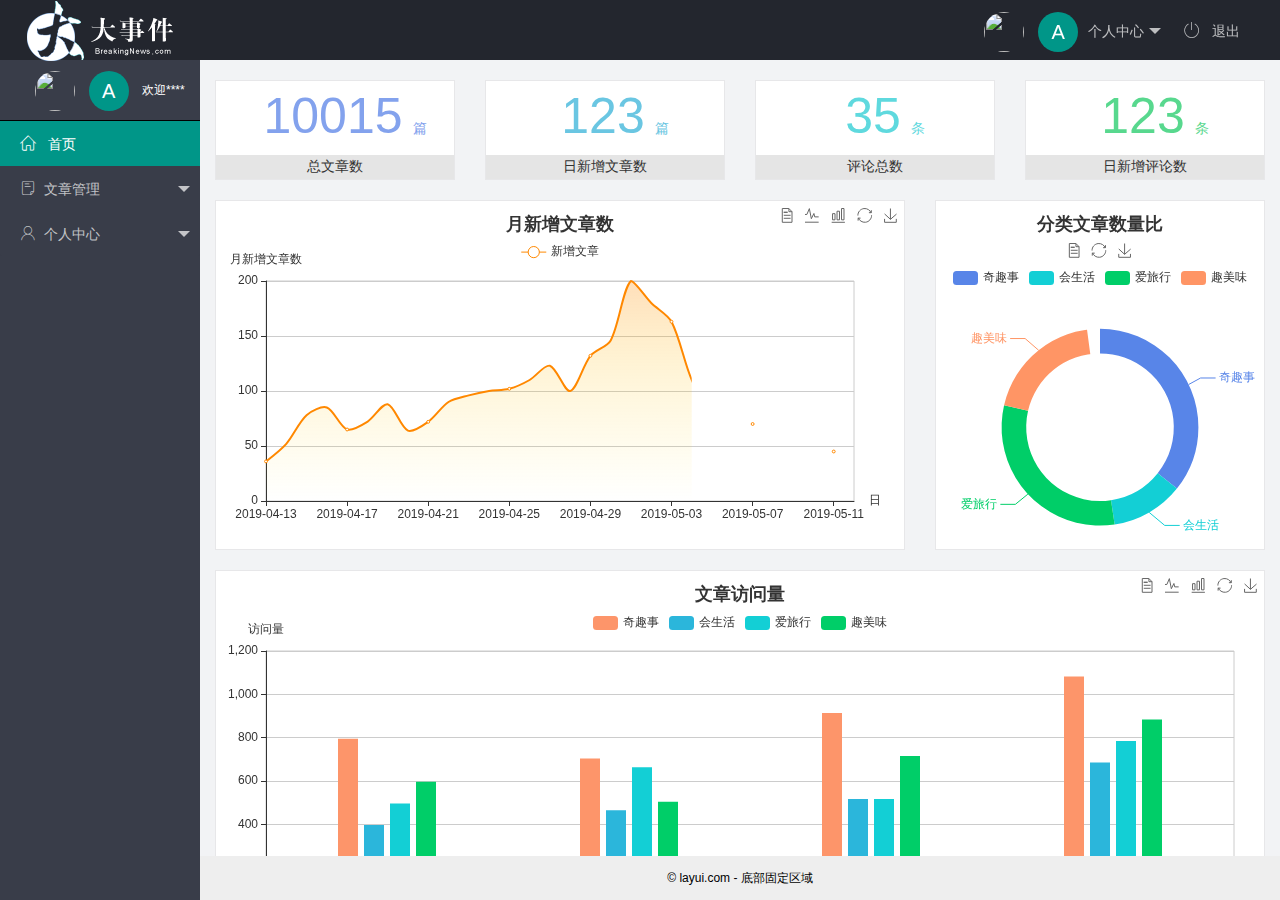
==== commit 142ac95d: "个人中心功能完成" ====
--- a/index.html
+++ b/index.html
@@ -80,17 +80,17 @@
                             <span class="iconfont icon-user"></span>个人中心</a>
                         <dl class="layui-nav-child">
                             <dd>
-                                <a href="javascript:;">
+                                <a href="/assets/user/user_info.html" target="fm">
                                     <i class="layui-icon layui-icon-app"></i> 基本资料
                                 </a>
                             </dd>
                             <dd>
-                                <a href="javascript:;">
+                                <a href="/assets/user/user_avatar.html" target="fm">
                                     <i class="layui-icon layui-icon-app"></i> 更换头像
                                 </a>
                             </dd>
                             <dd>
-                                <a href="">
+                                <a href="/assets/user/user_pwd.html" target="fm">
                                     <i class="layui-icon layui-icon-app"></i> 重置密码
                                 </a>
                             </dd>
